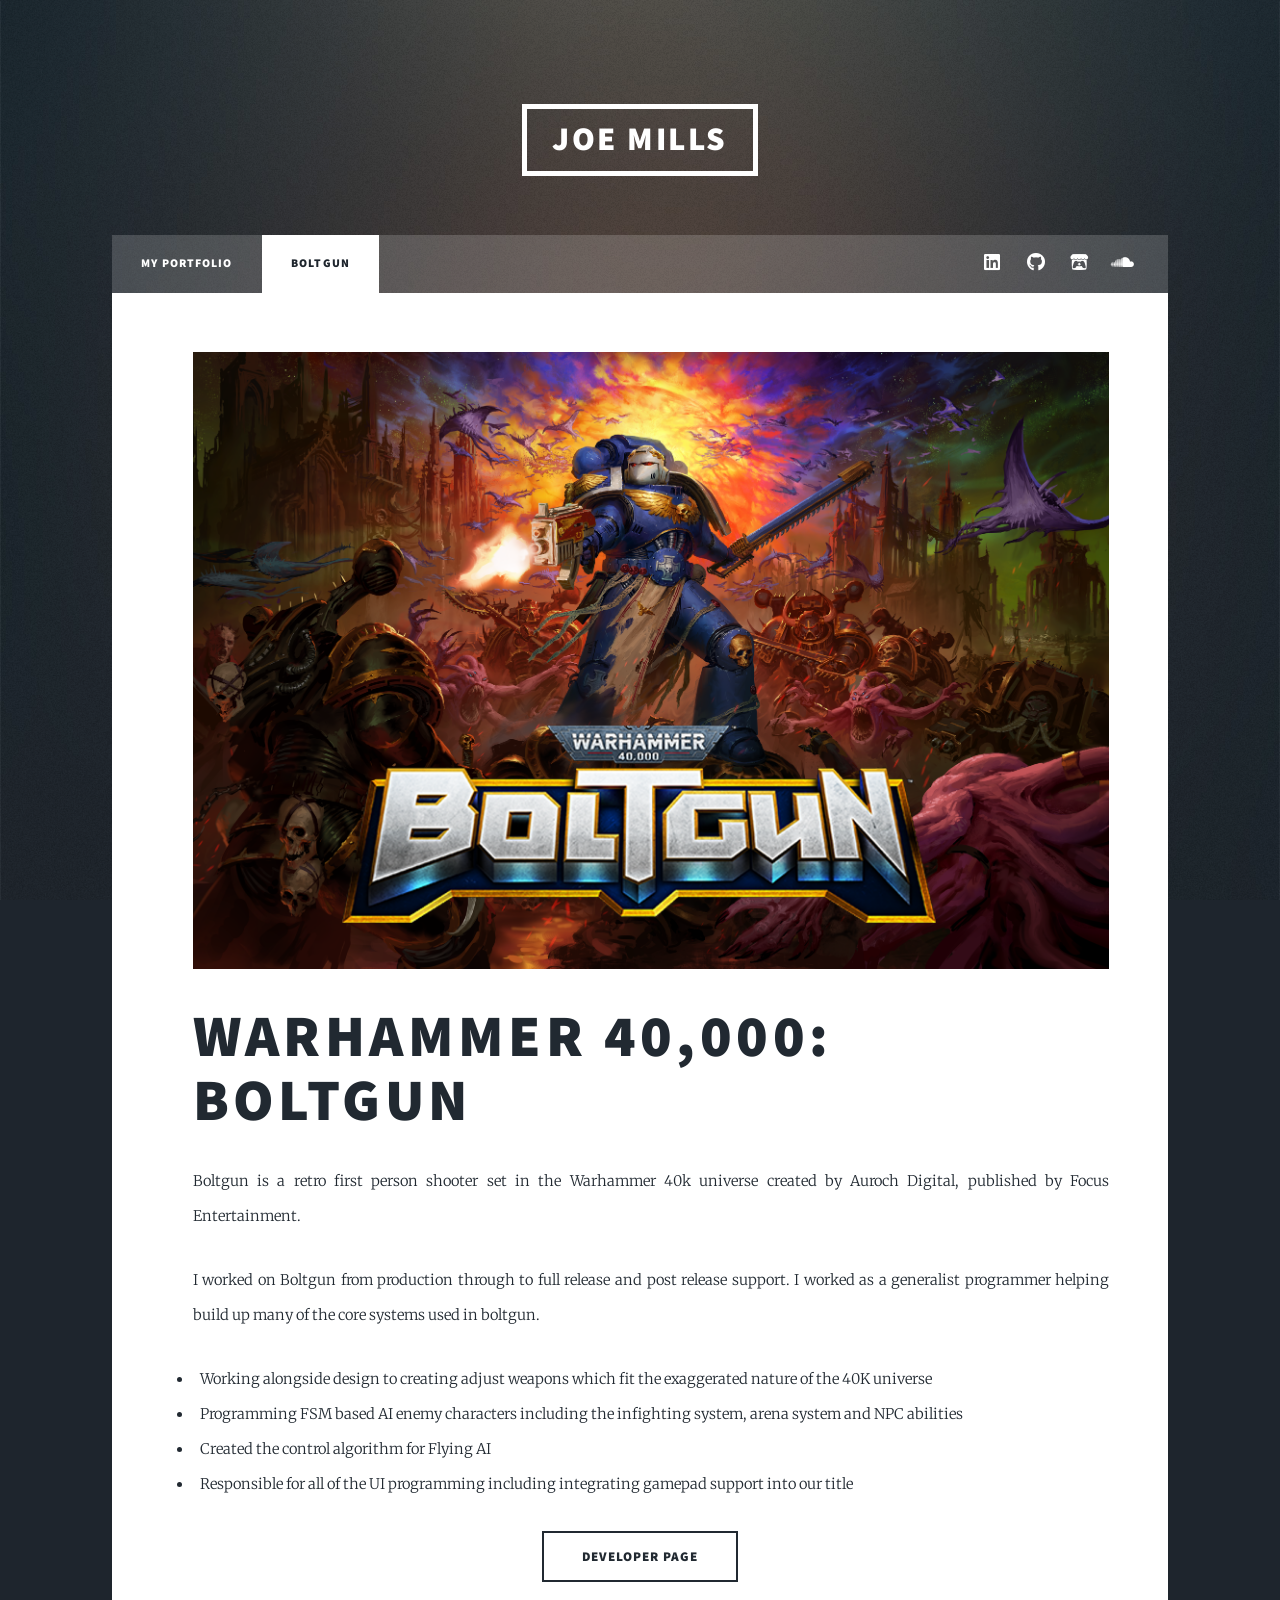
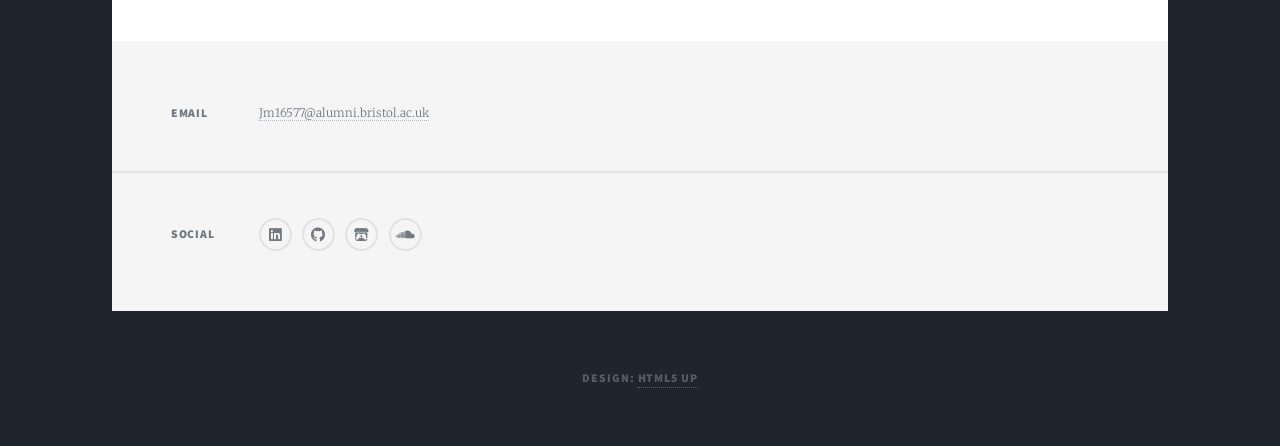
==== Boltgun.html @ 2e83782f "Adding more pages about individual projects" ====
<!DOCTYPE HTML>
<!--
	Massively by HTML5 UP
	html5up.net | @ajlkn
	Free for personal and commercial use under the CCA 3.0 license (html5up.net/license)
-->

<html>
	<head>
		<title>Boltgun</title>
		<meta charset="utf-8" />
		<meta name="viewport" content="width=device-width, initial-scale=1, user-scalable=no" />
		<link rel="stylesheet" href="assets/css/main.css" />
		<noscript><link rel="stylesheet" href="assets/css/noscript.css" /></noscript>
	</head>
	<body class="is-preload">

		<!-- Wrapper -->
			<div id="wrapper" class="fade-in">

				<!-- Header -->
					<header id="header">
						<a href="index.html" class="logo">Joe Mills</a>
					</header>

				<!-- Nav -->
					<nav id="nav">
						<ul class="links">
							<li class="inactive"><a href="index.html">My portfolio</a></li>
							<li class="active"><a href="Boltgun.html">Boltgun</a></li>
						</ul>
						<ul class="icons">
							<li><a href="https://www.linkedin.com/in/joseph-mills-perjoeadastra/" class="icon brands fa-linkedin"><span class="label">LinkedIn</span></a></li>
							<li><a href="https://github.com/PerJoeAdAstra" class="icon brands fa-github"><span class="label">GitHub</span></a></li>
							<li><a href="https://plucky.itch.io/" class="icon brands fa-itch-io"><span class="label">Itch</span></a></li>
							<li><a href="https://soundcloud.com/plucky_tunes" class="icon brands fa-soundcloud"><span class="label">soundcloud</span></a></li>
						</ul>
					</nav>

				<!-- Main -->
					<div id="main">

						<div class="row">

							<a class="image fit"><img src="images/Boltgun.png" alt="" /></a>

							<h1>Warhammer 40,000: Boltgun</h1>

							<p>
								Boltgun is a retro first person shooter set in the Warhammer 40k universe created by Auroch Digital, published by Focus Entertainment.
							</p>
							<p>
								I worked on Boltgun from production through to full release and post release support. I worked as a generalist programmer helping build up many of the core systems used in boltgun.
							</p>

							<ul>
								<li>Working alongside design to creating adjust weapons which fit the exaggerated nature of the 40K universe</li>
								<li>Programming FSM based AI enemy characters including the infighting system, arena system and NPC abilities</li>
								<li>Created the control algorithm for Flying AI</li>
								<li>Responsible for all of the UI programming including integrating gamepad support into our title</li>
							</ul>

							<ul class="actions special">
								<a href="https://www.aurochdigital.com/warhammer-boltgun" class="button large">Developer Page</a>
							</ul>
						</div>

					</div>

				<!-- Footer -->
					<footer id="footer">
						<section class="split contact">
							<section>
								<h3>Email</h3>
								<p><a href="#">Jm16577@alumni.bristol.ac.uk</a></p>
							</section>
							<section>
								<h3>Social</h3>
								<ul class="icons alt">
									<li><a href="https://www.linkedin.com/in/joseph-mills-perjoeadastra/" class="icon brands alt fa-linkedin"><span class="label">LinkedIn</span></a></li>
									<li><a href="https://github.com/PerJoeAdAstra" class="icon brands alt fa-github"><span class="label">GitHub</span></a></li>
									<li><a href="https://plucky.itch.io/" class="icon brands fa-itch-io"><span class="label">Itch</span></a></li>
									<li><a href="https://soundcloud.com/plucky_tunes" class="icon brands fa-soundcloud"><span class="label">soundcloud</span></a></li>
								</ul>
							</section>
						</section>
					</footer>

					<div id="copyright">
						<ul><li>Design: <a href="https://html5up.net">HTML5 UP</a></li></ul>
					</div>

			</div>

		<!-- Scripts -->
			<script src="assets/js/jquery.min.js"></script>
			<script src="assets/js/jquery.scrollex.min.js"></script>
			<script src="assets/js/jquery.scrolly.min.js"></script>
			<script src="assets/js/browser.min.js"></script>
			<script src="assets/js/breakpoints.min.js"></script>
			<script src="assets/js/util.js"></script>
			<script src="assets/js/main.js"></script>

	</body>
</html>
---- assets/css/main.css ----
@import url(fontawesome-all.min.css);
@import url("https://fonts.googleapis.com/css?family=Merriweather:300,700,300italic,700italic|Source+Sans+Pro:900");

/*
	Massively by HTML5 UP
	html5up.net | @ajlkn
	Free for personal and commercial use under the CCA 3.0 license (html5up.net/license)
*/

html, body, div, span, applet, object,
iframe, h1, h2, h3, h4, h5, h6, p, blockquote,
pre, a, abbr, acronym, address, big, cite,
code, del, dfn, em, img, ins, kbd, q, s, samp,
small, strike, strong, sub, sup, tt, var, b,
u, i, center, dl, dt, dd, ol, ul, li, fieldset,
form, label, legend, table, caption, tbody,
tfoot, thead, tr, th, td, article, aside,
canvas, details, embed, figure, figcaption,
footer, header, hgroup, menu, nav, output, ruby,
section, summary, time, mark, audio, video {
	margin: 0;
	padding: 0;
	border: 0;
	font-size: 100%;
	font: inherit;
	vertical-align: baseline;}

article, aside, details, figcaption, figure,
footer, header, hgroup, menu, nav, section {
	display: block;}

body {
	line-height: 1;
}

ol, ul {
	list-style: none;
}

blockquote, q {
	quotes: none;
}

	blockquote:before, blockquote:after, q:before, q:after {
		content: '';
		content: none;
	}

table {
	border-collapse: collapse;
	border-spacing: 0;
}

body {
	-webkit-text-size-adjust: none;
}

mark {
	background-color: transparent;
	color: inherit;
}

input::-moz-focus-inner {
	border: 0;
	padding: 0;
}

input, select, textarea {
	-moz-appearance: none;
	-webkit-appearance: none;
	-ms-appearance: none;
	appearance: none;
}

/* Basic */

	@-ms-viewport {
		width: device-width;
	}

	body {
		-ms-overflow-style: scrollbar;
	}

	@media screen and (max-width: 480px) {

		html, body {
			min-width: 320px;
		}

	}

	html {
		box-sizing: border-box;
	}

	*, *:before, *:after {
		box-sizing: inherit;
	}

	body {
		background-color: #1e252d;
	}

		body.is-preload *, body.is-preload *:before, body.is-preload *:after {
			-moz-animation: none !important;
			-webkit-animation: none !important;
			-ms-animation: none !important;
			animation: none !important;
			-moz-transition: none !important;
			-webkit-transition: none !important;
			-ms-transition: none !important;
			transition: none !important;
		}

/* Type */

	html {
		font-size: 16pt;
	}

		@media screen and (max-width: 1680px) {

			html {
				font-size: 12pt;
			}

		}

		@media screen and (max-width: 1280px) {

			html {
				font-size: 11pt;
			}

		}

		@media screen and (max-width: 360px) {

			html {
				font-size: 10pt;
			}

		}

	body {
		color: #212931;
	}

	body, input, select, textarea {
		font-family: "Merriweather", Georgia, serif;
		font-weight: 300;
		font-size: 1rem;
		line-height: 2.375;
	}

	a {
		-moz-transition: color 0.2s ease-in-out, background-color 0.2s ease-in-out, border-color 0.2s ease-in-out, box-shadow 0.2s ease-in-out;
		-webkit-transition: color 0.2s ease-in-out, background-color 0.2s ease-in-out, border-color 0.2s ease-in-out, box-shadow 0.2s ease-in-out;
		-ms-transition: color 0.2s ease-in-out, background-color 0.2s ease-in-out, border-color 0.2s ease-in-out, box-shadow 0.2s ease-in-out;
		transition: color 0.2s ease-in-out, background-color 0.2s ease-in-out, border-color 0.2s ease-in-out, box-shadow 0.2s ease-in-out;
		border-bottom: dotted 1px;
		text-decoration: none;
	}

		a:hover {
			border-bottom-color: transparent;
		}

	strong, b {
		font-weight: 600;
	}

	em, i {
		font-style: italic;
	}

	p {
		text-align: justify;
		margin: 0 0 2rem 0;
	}

	h1, h2, h3, h4, h5, h6 {
		font-family: "Source Sans Pro", Helvetica, sans-serif;
		font-weight: 900;
		line-height: 1.5;
		letter-spacing: 0.075em;
		text-transform: uppercase;
		margin: 0 0 1rem 0;
	}

		h1 a, h2 a, h3 a, h4 a, h5 a, h6 a {
			border-bottom: 0;
			color: inherit;
			text-decoration: none;
		}

	h1 {
		font-size: 4rem;
		line-height: 1.1;
		margin: 0 0 2rem 0;
	}

	h2 {
		font-size: 1.75rem;
		line-height: 1.3;
		margin: 0 0 1.5rem 0;
	}

	h3 {
		font-size: 1.25rem;
		margin: 0 0 1.5rem 0;
	}

	h4 {
		font-size: 1rem;
	}

	h5 {
		font-size: 0.9rem;
	}

	h6 {
		font-size: 0.8rem;
	}

	sub {
		font-size: 0.8rem;
		position: relative;
		top: 0.5rem;
	}

	sup {
		font-size: 0.8rem;
		position: relative;
		top: -0.5rem;
	}

	blockquote {
		border-left: solid 4px;
		font-style: italic;
		margin: 0 0 2rem 0;
		padding: 0.5rem 0 0.5rem 2rem;
	}

	code {
		border: solid 2px;
		font-family: "Courier New", monospace;
		font-size: 0.9rem;
		margin: 0 0.25rem;
		padding: 0.25rem 0.65rem;
	}

	pre {
		-webkit-overflow-scrolling: touch;
		font-family: "Courier New", monospace;
		font-size: 0.9rem;
		margin: 0 0 2rem 0;
	}

		pre code {
			display: block;
			line-height: 1.75;
			padding: 1rem 1.5rem;
			overflow-x: auto;
		}

	hr {
		border: 0;
		border-bottom: solid 2px;
		margin: 3rem 0;
	}

		hr.major {
			margin: 5rem 0;
		}

	.align-left {
		text-align: left;
	}

	.align-center {
		text-align: center;
	}

	.align-right {
		text-align: right;
	}

	input, select, textarea {
		color: #212931;
	}

	a {
		color: #212931;
		border-bottom-color: rgba(33, 41, 49, 0.5);
	}

		a:hover {
			border-bottom-color: transparent;
			color: #18bfef !important;
		}

	strong, b {
		color: #212931;
	}

	h1, h2, h3, h4, h5, h6 {
		color: #212931;
	}

	blockquote {
		border-left-color: #eeeeee;
	}

	code {
		background: rgba(220, 220, 220, 0.25);
		border-color: #eeeeee;
	}

	hr {
		border-bottom-color: #eeeeee;
	}

/* Row */

	.row {
		display: flex;
		flex-wrap: wrap;
		box-sizing: border-box;
		align-items: stretch;
	}

		.row > * {
			box-sizing: border-box;
		}

		.row.gtr-uniform > * > :last-child {
			margin-bottom: 0;
		}

		.row.aln-left {
			justify-content: flex-start;
		}

		.row.aln-center {
			justify-content: center;
		}

		.row.aln-right {
			justify-content: flex-end;
		}

		.row.aln-top {
			align-items: flex-start;
		}

		.row.aln-middle {
			align-items: center;
		}

		.row.aln-bottom {
			align-items: flex-end;
		}

		.row > .imp {
			order: -1;
		}

		.row > .col-1 {
			width: 8.33333%;
		}

		.row > .off-1 {
			margin-left: 8.33333%;
		}

		.row > .col-2 {
			width: 16.66667%;
		}

		.row > .off-2 {
			margin-left: 16.66667%;
		}

		.row > .col-3 {
			width: 25%;
		}

		.row > .off-3 {
			margin-left: 25%;
		}

		.row > .col-4 {
			width: 33.33333%;
		}

		.row > .off-4 {
			margin-left: 33.33333%;
		}

		.row > .col-5 {
			width: 41.66667%;
		}

		.row > .off-5 {
			margin-left: 41.66667%;
		}

		.row > .col-6 {
			width: 50%;
		}

		.row > .off-6 {
			margin-left: 50%;
		}

		.row > .col-7 {
			width: 58.33333%;
		}

		.row > .off-7 {
			margin-left: 58.33333%;
		}

		.row > .col-8 {
			width: 66.66667%;
		}

		.row > .off-8 {
			margin-left: 66.66667%;
		}

		.row > .col-9 {
			width: 75%;
		}

		.row > .off-9 {
			margin-left: 75%;
		}

		.row > .col-10 {
			width: 83.33333%;
		}

		.row > .off-10 {
			margin-left: 83.33333%;
		}

		.row > .col-11 {
			width: 91.66667%;
		}

		.row > .off-11 {
			margin-left: 91.66667%;
		}

		.row > .col-12 {
			width: 100%;
		}

		.row > .off-12 {
			margin-left: 100%;
		}

		.row.gtr-0 {
			margin-top: 0;
			margin-left: 0rem;
		}

			.row.gtr-0 > * {
				padding: 0 0 0 0rem;
			}

			.row.gtr-0.gtr-uniform {
				margin-top: 0rem;
			}

				.row.gtr-0.gtr-uniform > * {
					padding-top: 0rem;
				}

		.row.gtr-25 {
			margin-top: 0;
			margin-left: -0.375rem;
		}

			.row.gtr-25 > * {
				padding: 0 0 0 0.375rem;
			}

			.row.gtr-25.gtr-uniform {
				margin-top: -0.375rem;
			}

				.row.gtr-25.gtr-uniform > * {
					padding-top: 0.375rem;
				}

		.row.gtr-50 {
			margin-top: 0;
			margin-left: -0.75rem;
		}

			.row.gtr-50 > * {
				padding: 0 0 0 0.75rem;
			}

			.row.gtr-50.gtr-uniform {
				margin-top: -0.75rem;
			}

				.row.gtr-50.gtr-uniform > * {
					padding-top: 0.75rem;
				}

		.row {
			margin-top: 0;
			margin-left: -1.5rem;
		}

			.row > * {
				padding: 0 0 0 1.5rem;
			}

			.row.gtr-uniform {
				margin-top: -1.5rem;
			}

				.row.gtr-uniform > * {
					padding-top: 1.5rem;
				}

		.row.gtr-150 {
			margin-top: 0;
			margin-left: -2.25rem;
		}

			.row.gtr-150 > * {
				padding: 0 0 0 2.25rem;
			}

			.row.gtr-150.gtr-uniform {
				margin-top: -2.25rem;
			}

				.row.gtr-150.gtr-uniform > * {
					padding-top: 2.25rem;
				}

		.row.gtr-200 {
			margin-top: 0;
			margin-left: -3rem;
		}

			.row.gtr-200 > * {
				padding: 0 0 0 3rem;
			}

			.row.gtr-200.gtr-uniform {
				margin-top: -3rem;
			}

				.row.gtr-200.gtr-uniform > * {
					padding-top: 3rem;
				}

		@media screen and (max-width: 1680px) {

			.row {
				display: flex;
				flex-wrap: wrap;
				box-sizing: border-box;
				align-items: stretch;
			}

				.row > * {
					box-sizing: border-box;
				}

				.row.gtr-uniform > * > :last-child {
					margin-bottom: 0;
				}

				.row.aln-left {
					justify-content: flex-start;
				}

				.row.aln-center {
					justify-content: center;
				}

				.row.aln-right {
					justify-content: flex-end;
				}

				.row.aln-top {
					align-items: flex-start;
				}

				.row.aln-middle {
					align-items: center;
				}

				.row.aln-bottom {
					align-items: flex-end;
				}

				.row > .imp-xlarge {
					order: -1;
				}

				.row > .col-1-xlarge {
					width: 8.33333%;
				}

				.row > .off-1-xlarge {
					margin-left: 8.33333%;
				}

				.row > .col-2-xlarge {
					width: 16.66667%;
				}

				.row > .off-2-xlarge {
					margin-left: 16.66667%;
				}

				.row > .col-3-xlarge {
					width: 25%;
				}

				.row > .off-3-xlarge {
					margin-left: 25%;
				}

				.row > .col-4-xlarge {
					width: 33.33333%;
				}

				.row > .off-4-xlarge {
					margin-left: 33.33333%;
				}

				.row > .col-5-xlarge {
					width: 41.66667%;
				}

				.row > .off-5-xlarge {
					margin-left: 41.66667%;
				}

				.row > .col-6-xlarge {
					width: 50%;
				}

				.row > .off-6-xlarge {
					margin-left: 50%;
				}

				.row > .col-7-xlarge {
					width: 58.33333%;
				}

				.row > .off-7-xlarge {
					margin-left: 58.33333%;
				}

				.row > .col-8-xlarge {
					width: 66.66667%;
				}

				.row > .off-8-xlarge {
					margin-left: 66.66667%;
				}

				.row > .col-9-xlarge {
					width: 75%;
				}

				.row > .off-9-xlarge {
					margin-left: 75%;
				}

				.row > .col-10-xlarge {
					width: 83.33333%;
				}

				.row > .off-10-xlarge {
					margin-left: 83.33333%;
				}

				.row > .col-11-xlarge {
					width: 91.66667%;
				}

				.row > .off-11-xlarge {
					margin-left: 91.66667%;
				}

				.row > .col-12-xlarge {
					width: 100%;
				}

				.row > .off-12-xlarge {
					margin-left: 100%;
				}

				.row.gtr-0 {
					margin-top: 0;
					margin-left: 0rem;
				}

					.row.gtr-0 > * {
						padding: 0 0 0 0rem;
					}

					.row.gtr-0.gtr-uniform {
						margin-top: 0rem;
					}

						.row.gtr-0.gtr-uniform > * {
							padding-top: 0rem;
						}

				.row.gtr-25 {
					margin-top: 0;
					margin-left: -0.375rem;
				}

					.row.gtr-25 > * {
						padding: 0 0 0 0.375rem;
					}

					.row.gtr-25.gtr-uniform {
						margin-top: -0.375rem;
					}

						.row.gtr-25.gtr-uniform > * {
							padding-top: 0.375rem;
						}

				.row.gtr-50 {
					margin-top: 0;
					margin-left: -0.75rem;
				}

					.row.gtr-50 > * {
						padding: 0 0 0 0.75rem;
					}

					.row.gtr-50.gtr-uniform {
						margin-top: -0.75rem;
					}

						.row.gtr-50.gtr-uniform > * {
							padding-top: 0.75rem;
						}

				.row {
					margin-top: 0;
					margin-left: -1.5rem;
				}

					.row > * {
						padding: 0 0 0 1.5rem;
					}

					.row.gtr-uniform {
						margin-top: -1.5rem;
					}

						.row.gtr-uniform > * {
							padding-top: 1.5rem;
						}

				.row.gtr-150 {
					margin-top: 0;
					margin-left: -2.25rem;
				}

					.row.gtr-150 > * {
						padding: 0 0 0 2.25rem;
					}

					.row.gtr-150.gtr-uniform {
						margin-top: -2.25rem;
					}

						.row.gtr-150.gtr-uniform > * {
							padding-top: 2.25rem;
						}

				.row.gtr-200 {
					margin-top: 0;
					margin-left: -3rem;
				}

					.row.gtr-200 > * {
						padding: 0 0 0 3rem;
					}

					.row.gtr-200.gtr-uniform {
						margin-top: -3rem;
					}

						.row.gtr-200.gtr-uniform > * {
							padding-top: 3rem;
						}

		}

		@media screen and (max-width: 1280px) {

			.row {
				display: flex;
				flex-wrap: wrap;
				box-sizing: border-box;
				align-items: stretch;
			}

				.row > * {
					box-sizing: border-box;
				}

				.row.gtr-uniform > * > :last-child {
					margin-bottom: 0;
				}

				.row.aln-left {
					justify-content: flex-start;
				}

				.row.aln-center {
					justify-content: center;
				}

				.row.aln-right {
					justify-content: flex-end;
				}

				.row.aln-top {
					align-items: flex-start;
				}

				.row.aln-middle {
					align-items: center;
				}

				.row.aln-bottom {
					align-items: flex-end;
				}

				.row > .imp-large {
					order: -1;
				}

				.row > .col-1-large {
					width: 8.33333%;
				}

				.row > .off-1-large {
					margin-left: 8.33333%;
				}

				.row > .col-2-large {
					width: 16.66667%;
				}

				.row > .off-2-large {
					margin-left: 16.66667%;
				}

				.row > .col-3-large {
					width: 25%;
				}

				.row > .off-3-large {
					margin-left: 25%;
				}

				.row > .col-4-large {
					width: 33.33333%;
				}

				.row > .off-4-large {
					margin-left: 33.33333%;
				}

				.row > .col-5-large {
					width: 41.66667%;
				}

				.row > .off-5-large {
					margin-left: 41.66667%;
				}

				.row > .col-6-large {
					width: 50%;
				}

				.row > .off-6-large {
					margin-left: 50%;
				}

				.row > .col-7-large {
					width: 58.33333%;
				}

				.row > .off-7-large {
					margin-left: 58.33333%;
				}

				.row > .col-8-large {
					width: 66.66667%;
				}

				.row > .off-8-large {
					margin-left: 66.66667%;
				}

				.row > .col-9-large {
					width: 75%;
				}

				.row > .off-9-large {
					margin-left: 75%;
				}

				.row > .col-10-large {
					width: 83.33333%;
				}

				.row > .off-10-large {
					margin-left: 83.33333%;
				}

				.row > .col-11-large {
					width: 91.66667%;
				}

				.row > .off-11-large {
					margin-left: 91.66667%;
				}

				.row > .col-12-large {
					width: 100%;
				}

				.row > .off-12-large {
					margin-left: 100%;
				}

				.row.gtr-0 {
					margin-top: 0;
					margin-left: 0rem;
				}

					.row.gtr-0 > * {
						padding: 0 0 0 0rem;
					}

					.row.gtr-0.gtr-uniform {
						margin-top: 0rem;
					}

						.row.gtr-0.gtr-uniform > * {
							padding-top: 0rem;
						}

				.row.gtr-25 {
					margin-top: 0;
					margin-left: -0.375rem;
				}

					.row.gtr-25 > * {
						padding: 0 0 0 0.375rem;
					}

					.row.gtr-25.gtr-uniform {
						margin-top: -0.375rem;
					}

						.row.gtr-25.gtr-uniform > * {
							padding-top: 0.375rem;
						}

				.row.gtr-50 {
					margin-top: 0;
					margin-left: -0.75rem;
				}

					.row.gtr-50 > * {
						padding: 0 0 0 0.75rem;
					}

					.row.gtr-50.gtr-uniform {
						margin-top: -0.75rem;
					}

						.row.gtr-50.gtr-uniform > * {
							padding-top: 0.75rem;
						}

				.row {
					margin-top: 0;
					margin-left: -1.5rem;
				}

					.row > * {
						padding: 0 0 0 1.5rem;
					}

					.row.gtr-uniform {
						margin-top: -1.5rem;
					}

						.row.gtr-uniform > * {
							padding-top: 1.5rem;
						}

				.row.gtr-150 {
					margin-top: 0;
					margin-left: -2.25rem;
				}

					.row.gtr-150 > * {
						padding: 0 0 0 2.25rem;
					}

					.row.gtr-150.gtr-uniform {
						margin-top: -2.25rem;
					}

						.row.gtr-150.gtr-uniform > * {
							padding-top: 2.25rem;
						}

				.row.gtr-200 {
					margin-top: 0;
					margin-left: -3rem;
				}

					.row.gtr-200 > * {
						padding: 0 0 0 3rem;
					}

					.row.gtr-200.gtr-uniform {
						margin-top: -3rem;
					}

						.row.gtr-200.gtr-uniform > * {
							padding-top: 3rem;
						}

		}

		@media screen and (max-width: 980px) {

			.row {
				display: flex;
				flex-wrap: wrap;
				box-sizing: border-box;
				align-items: stretch;
			}

				.row > * {
					box-sizing: border-box;
				}

				.row.gtr-uniform > * > :last-child {
					margin-bottom: 0;
				}

				.row.aln-left {
					justify-content: flex-start;
				}

				.row.aln-center {
					justify-content: center;
				}

				.row.aln-right {
					justify-content: flex-end;
				}

				.row.aln-top {
					align-items: flex-start;
				}

				.row.aln-middle {
					align-items: center;
				}

				.row.aln-bottom {
					align-items: flex-end;
				}

				.row > .imp-medium {
					order: -1;
				}

				.row > .col-1-medium {
					width: 8.33333%;
				}

				.row > .off-1-medium {
					margin-left: 8.33333%;
				}

				.row > .col-2-medium {
					width: 16.66667%;
				}

				.row > .off-2-medium {
					margin-left: 16.66667%;
				}

				.row > .col-3-medium {
					width: 25%;
				}

				.row > .off-3-medium {
					margin-left: 25%;
				}

				.row > .col-4-medium {
					width: 33.33333%;
				}

				.row > .off-4-medium {
					margin-left: 33.33333%;
				}

				.row > .col-5-medium {
					width: 41.66667%;
				}

				.row > .off-5-medium {
					margin-left: 41.66667%;
				}

				.row > .col-6-medium {
					width: 50%;
				}

				.row > .off-6-medium {
					margin-left: 50%;
				}

				.row > .col-7-medium {
					width: 58.33333%;
				}

				.row > .off-7-medium {
					margin-left: 58.33333%;
				}

				.row > .col-8-medium {
					width: 66.66667%;
				}

				.row > .off-8-medium {
					margin-left: 66.66667%;
				}

				.row > .col-9-medium {
					width: 75%;
				}

				.row > .off-9-medium {
					margin-left: 75%;
				}

				.row > .col-10-medium {
					width: 83.33333%;
				}

				.row > .off-10-medium {
					margin-left: 83.33333%;
				}

				.row > .col-11-medium {
					width: 91.66667%;
				}

				.row > .off-11-medium {
					margin-left: 91.66667%;
				}

				.row > .col-12-medium {
					width: 100%;
				}

				.row > .off-12-medium {
					margin-left: 100%;
				}

				.row.gtr-0 {
					margin-top: 0;
					margin-left: 0rem;
				}

					.row.gtr-0 > * {
						padding: 0 0 0 0rem;
					}

					.row.gtr-0.gtr-uniform {
						margin-top: 0rem;
					}

						.row.gtr-0.gtr-uniform > * {
							padding-top: 0rem;
						}

				.row.gtr-25 {
					margin-top: 0;
					margin-left: -0.375rem;
				}

					.row.gtr-25 > * {
						padding: 0 0 0 0.375rem;
					}

					.row.gtr-25.gtr-uniform {
						margin-top: -0.375rem;
					}

						.row.gtr-25.gtr-uniform > * {
							padding-top: 0.375rem;
						}

				.row.gtr-50 {
					margin-top: 0;
					margin-left: -0.75rem;
				}

					.row.gtr-50 > * {
						padding: 0 0 0 0.75rem;
					}

					.row.gtr-50.gtr-uniform {
						margin-top: -0.75rem;
					}

						.row.gtr-50.gtr-uniform > * {
							padding-top: 0.75rem;
						}

				.row {
					margin-top: 0;
					margin-left: -1.5rem;
				}

					.row > * {
						padding: 0 0 0 1.5rem;
					}

					.row.gtr-uniform {
						margin-top: -1.5rem;
					}

						.row.gtr-uniform > * {
							padding-top: 1.5rem;
						}

				.row.gtr-150 {
					margin-top: 0;
					margin-left: -2.25rem;
				}

					.row.gtr-150 > * {
						padding: 0 0 0 2.25rem;
					}

					.row.gtr-150.gtr-uniform {
						margin-top: -2.25rem;
					}

						.row.gtr-150.gtr-uniform > * {
							padding-top: 2.25rem;
						}

				.row.gtr-200 {
					margin-top: 0;
					margin-left: -3rem;
				}

					.row.gtr-200 > * {
						padding: 0 0 0 3rem;
					}

					.row.gtr-200.gtr-uniform {
						margin-top: -3rem;
					}

						.row.gtr-200.gtr-uniform > * {
							padding-top: 3rem;
						}

		}

		@media screen and (max-width: 736px) {

			.row {
				display: flex;
				flex-wrap: wrap;
				box-sizing: border-box;
				align-items: stretch;
			}

				.row > * {
					box-sizing: border-box;
				}

				.row.gtr-uniform > * > :last-child {
					margin-bottom: 0;
				}

				.row.aln-left {
					justify-content: flex-start;
				}

				.row.aln-center {
					justify-content: center;
				}

				.row.aln-right {
					justify-content: flex-end;
				}

				.row.aln-top {
					align-items: flex-start;
				}

				.row.aln-middle {
					align-items: center;
				}

				.row.aln-bottom {
					align-items: flex-end;
				}

				.row > .imp-small {
					order: -1;
				}

				.row > .col-1-small {
					width: 8.33333%;
				}

				.row > .off-1-small {
					margin-left: 8.33333%;
				}

				.row > .col-2-small {
					width: 16.66667%;
				}

				.row > .off-2-small {
					margin-left: 16.66667%;
				}

				.row > .col-3-small {
					width: 25%;
				}

				.row > .off-3-small {
					margin-left: 25%;
				}

				.row > .col-4-small {
					width: 33.33333%;
				}

				.row > .off-4-small {
					margin-left: 33.33333%;
				}

				.row > .col-5-small {
					width: 41.66667%;
				}

				.row > .off-5-small {
					margin-left: 41.66667%;
				}

				.row > .col-6-small {
					width: 50%;
				}

				.row > .off-6-small {
					margin-left: 50%;
				}

				.row > .col-7-small {
					width: 58.33333%;
				}

				.row > .off-7-small {
					margin-left: 58.33333%;
				}

				.row > .col-8-small {
					width: 66.66667%;
				}

				.row > .off-8-small {
					margin-left: 66.66667%;
				}

				.row > .col-9-small {
					width: 75%;
				}

				.row > .off-9-small {
					margin-left: 75%;
				}

				.row > .col-10-small {
					width: 83.33333%;
				}

				.row > .off-10-small {
					margin-left: 83.33333%;
				}

				.row > .col-11-small {
					width: 91.66667%;
				}

				.row > .off-11-small {
					margin-left: 91.66667%;
				}

				.row > .col-12-small {
					width: 100%;
				}

				.row > .off-12-small {
					margin-left: 100%;
				}

				.row.gtr-0 {
					margin-top: 0;
					margin-left: 0rem;
				}

					.row.gtr-0 > * {
						padding: 0 0 0 0rem;
					}

					.row.gtr-0.gtr-uniform {
						margin-top: 0rem;
					}

						.row.gtr-0.gtr-uniform > * {
							padding-top: 0rem;
						}

				.row.gtr-25 {
					margin-top: 0;
					margin-left: -0.375rem;
				}

					.row.gtr-25 > * {
						padding: 0 0 0 0.375rem;
					}

					.row.gtr-25.gtr-uniform {
						margin-top: -0.375rem;
					}

						.row.gtr-25.gtr-uniform > * {
							padding-top: 0.375rem;
						}

				.row.gtr-50 {
					margin-top: 0;
					margin-left: -0.75rem;
				}

					.row.gtr-50 > * {
						padding: 0 0 0 0.75rem;
					}

					.row.gtr-50.gtr-uniform {
						margin-top: -0.75rem;
					}

						.row.gtr-50.gtr-uniform > * {
							padding-top: 0.75rem;
						}

				.row {
					margin-top: 0;
					margin-left: -1.5rem;
				}

					.row > * {
						padding: 0 0 0 1.5rem;
					}

					.row.gtr-uniform {
						margin-top: -1.5rem;
					}

						.row.gtr-uniform > * {
							padding-top: 1.5rem;
						}

				.row.gtr-150 {
					margin-top: 0;
					margin-left: -2.25rem;
				}

					.row.gtr-150 > * {
						padding: 0 0 0 2.25rem;
					}

					.row.gtr-150.gtr-uniform {
						margin-top: -2.25rem;
					}

						.row.gtr-150.gtr-uniform > * {
							padding-top: 2.25rem;
						}

				.row.gtr-200 {
					margin-top: 0;
					margin-left: -3rem;
				}

					.row.gtr-200 > * {
						padding: 0 0 0 3rem;
					}

					.row.gtr-200.gtr-uniform {
						margin-top: -3rem;
					}

						.row.gtr-200.gtr-uniform > * {
							padding-top: 3rem;
						}

		}

		@media screen and (max-width: 480px) {

			.row {
				display: flex;
				flex-wrap: wrap;
				box-sizing: border-box;
				align-items: stretch;
			}

				.row > * {
					box-sizing: border-box;
				}

				.row.gtr-uniform > * > :last-child {
					margin-bottom: 0;
				}

				.row.aln-left {
					justify-content: flex-start;
				}

				.row.aln-center {
					justify-content: center;
				}

				.row.aln-right {
					justify-content: flex-end;
				}

				.row.aln-top {
					align-items: flex-start;
				}

				.row.aln-middle {
					align-items: center;
				}

				.row.aln-bottom {
					align-items: flex-end;
				}

				.row > .imp-xsmall {
					order: -1;
				}

				.row > .col-1-xsmall {
					width: 8.33333%;
				}

				.row > .off-1-xsmall {
					margin-left: 8.33333%;
				}

				.row > .col-2-xsmall {
					width: 16.66667%;
				}

				.row > .off-2-xsmall {
					margin-left: 16.66667%;
				}

				.row > .col-3-xsmall {
					width: 25%;
				}

				.row > .off-3-xsmall {
					margin-left: 25%;
				}

				.row > .col-4-xsmall {
					width: 33.33333%;
				}

				.row > .off-4-xsmall {
					margin-left: 33.33333%;
				}

				.row > .col-5-xsmall {
					width: 41.66667%;
				}

				.row > .off-5-xsmall {
					margin-left: 41.66667%;
				}

				.row > .col-6-xsmall {
					width: 50%;
				}

				.row > .off-6-xsmall {
					margin-left: 50%;
				}

				.row > .col-7-xsmall {
					width: 58.33333%;
				}

				.row > .off-7-xsmall {
					margin-left: 58.33333%;
				}

				.row > .col-8-xsmall {
					width: 66.66667%;
				}

				.row > .off-8-xsmall {
					margin-left: 66.66667%;
				}

				.row > .col-9-xsmall {
					width: 75%;
				}

				.row > .off-9-xsmall {
					margin-left: 75%;
				}

				.row > .col-10-xsmall {
					width: 83.33333%;
				}

				.row > .off-10-xsmall {
					margin-left: 83.33333%;
				}

				.row > .col-11-xsmall {
					width: 91.66667%;
				}

				.row > .off-11-xsmall {
					margin-left: 91.66667%;
				}

				.row > .col-12-xsmall {
					width: 100%;
				}

				.row > .off-12-xsmall {
					margin-left: 100%;
				}

				.row.gtr-0 {
					margin-top: 0;
					margin-left: 0rem;
				}

					.row.gtr-0 > * {
						padding: 0 0 0 0rem;
					}

					.row.gtr-0.gtr-uniform {
						margin-top: 0rem;
					}

						.row.gtr-0.gtr-uniform > * {
							padding-top: 0rem;
						}

				.row.gtr-25 {
					margin-top: 0;
					margin-left: -0.375rem;
				}

					.row.gtr-25 > * {
						padding: 0 0 0 0.375rem;
					}

					.row.gtr-25.gtr-uniform {
						margin-top: -0.375rem;
					}

						.row.gtr-25.gtr-uniform > * {
							padding-top: 0.375rem;
						}

				.row.gtr-50 {
					margin-top: 0;
					margin-left: -0.75rem;
				}

					.row.gtr-50 > * {
						padding: 0 0 0 0.75rem;
					}

					.row.gtr-50.gtr-uniform {
						margin-top: -0.75rem;
					}

						.row.gtr-50.gtr-uniform > * {
							padding-top: 0.75rem;
						}

				.row {
					margin-top: 0;
					margin-left: -1.5rem;
				}

					.row > * {
						padding: 0 0 0 1.5rem;
					}

					.row.gtr-uniform {
						margin-top: -1.5rem;
					}

						.row.gtr-uniform > * {
							padding-top: 1.5rem;
						}

				.row.gtr-150 {
					margin-top: 0;
					margin-left: -2.25rem;
				}

					.row.gtr-150 > * {
						padding: 0 0 0 2.25rem;
					}

					.row.gtr-150.gtr-uniform {
						margin-top: -2.25rem;
					}

						.row.gtr-150.gtr-uniform > * {
							padding-top: 2.25rem;
						}

				.row.gtr-200 {
					margin-top: 0;
					margin-left: -3rem;
				}

					.row.gtr-200 > * {
						padding: 0 0 0 3rem;
					}

					.row.gtr-200.gtr-uniform {
						margin-top: -3rem;
					}

						.row.gtr-200.gtr-uniform > * {
							padding-top: 3rem;
						}

		}

		@media screen and (max-width: 360px) {

			.row {
				display: flex;
				flex-wrap: wrap;
				box-sizing: border-box;
				align-items: stretch;
			}

				.row > * {
					box-sizing: border-box;
				}

				.row.gtr-uniform > * > :last-child {
					margin-bottom: 0;
				}

				.row.aln-left {
					justify-content: flex-start;
				}

				.row.aln-center {
					justify-content: center;
				}

				.row.aln-right {
					justify-content: flex-end;
				}

				.row.aln-top {
					align-items: flex-start;
				}

				.row.aln-middle {
					align-items: center;
				}

				.row.aln-bottom {
					align-items: flex-end;
				}

				.row > .imp-xxsmall {
					order: -1;
				}

				.row > .col-1-xxsmall {
					width: 8.33333%;
				}

				.row > .off-1-xxsmall {
					margin-left: 8.33333%;
				}

				.row > .col-2-xxsmall {
					width: 16.66667%;
				}

				.row > .off-2-xxsmall {
					margin-left: 16.66667%;
				}

				.row > .col-3-xxsmall {
					width: 25%;
				}

				.row > .off-3-xxsmall {
					margin-left: 25%;
				}

				.row > .col-4-xxsmall {
					width: 33.33333%;
				}

				.row > .off-4-xxsmall {
					margin-left: 33.33333%;
				}

				.row > .col-5-xxsmall {
					width: 41.66667%;
				}

				.row > .off-5-xxsmall {
					margin-left: 41.66667%;
				}

				.row > .col-6-xxsmall {
					width: 50%;
				}

				.row > .off-6-xxsmall {
					margin-left: 50%;
				}

				.row > .col-7-xxsmall {
					width: 58.33333%;
				}

				.row > .off-7-xxsmall {
					margin-left: 58.33333%;
				}

				.row > .col-8-xxsmall {
					width: 66.66667%;
				}

				.row > .off-8-xxsmall {
					margin-left: 66.66667%;
				}

				.row > .col-9-xxsmall {
					width: 75%;
				}

				.row > .off-9-xxsmall {
					margin-left: 75%;
				}

				.row > .col-10-xxsmall {
					width: 83.33333%;
				}

				.row > .off-10-xxsmall {
					margin-left: 83.33333%;
				}

				.row > .col-11-xxsmall {
					width: 91.66667%;
				}

				.row > .off-11-xxsmall {
					margin-left: 91.66667%;
				}

				.row > .col-12-xxsmall {
					width: 100%;
				}

				.row > .off-12-xxsmall {
					margin-left: 100%;
				}

				.row.gtr-0 {
					margin-top: 0;
					margin-left: 0rem;
				}

					.row.gtr-0 > * {
						padding: 0 0 0 0rem;
					}

					.row.gtr-0.gtr-uniform {
						margin-top: 0rem;
					}

						.row.gtr-0.gtr-uniform > * {
							padding-top: 0rem;
						}

				.row.gtr-25 {
					margin-top: 0;
					margin-left: -0.375rem;
				}

					.row.gtr-25 > * {
						padding: 0 0 0 0.375rem;
					}

					.row.gtr-25.gtr-uniform {
						margin-top: -0.375rem;
					}

						.row.gtr-25.gtr-uniform > * {
							padding-top: 0.375rem;
						}

				.row.gtr-50 {
					margin-top: 0;
					margin-left: -0.75rem;
				}

					.row.gtr-50 > * {
						padding: 0 0 0 0.75rem;
					}

					.row.gtr-50.gtr-uniform {
						margin-top: -0.75rem;
					}

						.row.gtr-50.gtr-uniform > * {
							padding-top: 0.75rem;
						}

				.row {
					margin-top: 0;
					margin-left: -1.5rem;
				}

					.row > * {
						padding: 0 0 0 1.5rem;
					}

					.row.gtr-uniform {
						margin-top: -1.5rem;
					}

						.row.gtr-uniform > * {
							padding-top: 1.5rem;
						}

				.row.gtr-150 {
					margin-top: 0;
					margin-left: -2.25rem;
				}

					.row.gtr-150 > * {
						padding: 0 0 0 2.25rem;
					}

					.row.gtr-150.gtr-uniform {
						margin-top: -2.25rem;
					}

						.row.gtr-150.gtr-uniform > * {
							padding-top: 2.25rem;
						}

				.row.gtr-200 {
					margin-top: 0;
					margin-left: -3rem;
				}

					.row.gtr-200 > * {
						padding: 0 0 0 3rem;
					}

					.row.gtr-200.gtr-uniform {
						margin-top: -3rem;
					}

						.row.gtr-200.gtr-uniform > * {
							padding-top: 3rem;
						}

		}

/* Box */

	.box {
		border: solid 2px;
		margin-bottom: 2rem;
		padding: 1.5rem;
	}

		.box > :last-child,
		.box > :last-child > :last-child,
		.box > :last-child > :last-child > :last-child {
			margin-bottom: 0;
		}

		.box.alt {
			border: 0;
			border-radius: 0;
			padding: 0;
		}

	.box {
		border-color: #eeeeee;
	}

/* Button */

	input[type="submit"],
	input[type="reset"],
	input[type="button"],
	button,
	.button {
		-moz-appearance: none;
		-webkit-appearance: none;
		-ms-appearance: none;
		appearance: none;
		-moz-transition: background-color 0.2s ease-in-out, box-shadow 0.2s ease-in-out, color 0.2s ease-in-out;
		-webkit-transition: background-color 0.2s ease-in-out, box-shadow 0.2s ease-in-out, color 0.2s ease-in-out;
		-ms-transition: background-color 0.2s ease-in-out, box-shadow 0.2s ease-in-out, color 0.2s ease-in-out;
		transition: background-color 0.2s ease-in-out, box-shadow 0.2s ease-in-out, color 0.2s ease-in-out;
		border: 0;
		border-radius: 0;
		cursor: pointer;
		display: inline-block;
		font-family: "Source Sans Pro", Helvetica, sans-serif;
		font-size: 0.8rem;
		font-weight: 900;
		letter-spacing: 0.075em;
		height: 3rem;
		line-height: 3rem;
		padding: 0 2rem;
		text-align: center;
		text-decoration: none;
		text-transform: uppercase;
		white-space: nowrap;
	}

		input[type="submit"].icon:before,
		input[type="reset"].icon:before,
		input[type="button"].icon:before,
		button.icon:before,
		.button.icon:before {
			margin-right: 0.5rem;
		}

		input[type="submit"].icon.solo,
		input[type="reset"].icon.solo,
		input[type="button"].icon.solo,
		button.icon.solo,
		.button.icon.solo {
			position: relative;
			width: 4rem;
			height: 4rem;
			line-height: 4rem;
			border-radius: 4rem;
			text-indent: 4rem;
			overflow: hidden;
			padding: 0;
			white-space: nowrap;
		}

			input[type="submit"].icon.solo:before,
			input[type="reset"].icon.solo:before,
			input[type="button"].icon.solo:before,
			button.icon.solo:before,
			.button.icon.solo:before {
				position: absolute;
				display: block;
				top: 0;
				left: 0;
				width: inherit;
				height: inherit;
				line-height: inherit;
				font-size: 1.25rem;
				margin-right: 0;
				text-align: center;
				text-indent: 0;
			}

		input[type="submit"].fit,
		input[type="reset"].fit,
		input[type="button"].fit,
		button.fit,
		.button.fit {
			width: 100%;
		}

		input[type="submit"].small,
		input[type="reset"].small,
		input[type="button"].small,
		button.small,
		.button.small {
			font-size: 0.7rem;
			height: 2.5rem;
			line-height: 2.5rem;
			padding: 0 1.5rem;
		}

		input[type="submit"].large,
		input[type="reset"].large,
		input[type="button"].large,
		button.large,
		.button.large {
			font-size: 0.9rem;
			height: 3.5rem;
			line-height: 3.5rem;
			padding: 0 2.75rem;
		}

		@media screen and (max-width: 980px) {

			input[type="submit"],
			input[type="reset"],
			input[type="button"],
			button,
			.button {
				font-size: 0.9rem;
				height: 3.25rem;
				line-height: 3.25rem;
			}

				input[type="submit"].large,
				input[type="reset"].large,
				input[type="button"].large,
				button.large,
				.button.large {
					font-size: 1rem;
					height: 3.75rem;
					line-height: 3.75rem;
				}

		}

		input[type="submit"].disabled, input[type="submit"]:disabled,
		input[type="reset"].disabled,
		input[type="reset"]:disabled,
		input[type="button"].disabled,
		input[type="button"]:disabled,
		button.disabled,
		button:disabled,
		.button.disabled,
		.button:disabled {
			pointer-events: none;
			opacity: 0.25;
		}

	input[type="submit"],
	input[type="reset"],
	input[type="button"],
	button,
	.button {
		background-color: transparent;
		box-shadow: inset 0 0 0 2px #212931;
		color: #212931 !important;
	}

		input[type="submit"]:hover,
		input[type="reset"]:hover,
		input[type="button"]:hover,
		button:hover,
		.button:hover {
			box-shadow: inset 0 0 0 2px #18bfef;
			color: #18bfef !important;
		}

		input[type="submit"].primary,
		input[type="reset"].primary,
		input[type="button"].primary,
		button.primary,
		.button.primary {
			background-color: #212931;
			box-shadow: none;
			color: #ffffff !important;
		}

			input[type="submit"].primary:hover,
			input[type="reset"].primary:hover,
			input[type="button"].primary:hover,
			button.primary:hover,
			.button.primary:hover {
				background-color: #18bfef;
			}

/* Form */

	form {
		margin: 0 0 2rem 0;
	}

		form > :last-child {
			margin-bottom: 0;
		}

		form > .fields {
			display: -moz-flex;
			display: -webkit-flex;
			display: -ms-flex;
			display: flex;
			-moz-flex-wrap: wrap;
			-webkit-flex-wrap: wrap;
			-ms-flex-wrap: wrap;
			flex-wrap: wrap;
			width: calc(100% + 3rem);
			margin: -1.5rem 0 2rem -1.5rem;
		}

			form > .fields > .field {
				-moz-flex-grow: 0;
				-webkit-flex-grow: 0;
				-ms-flex-grow: 0;
				flex-grow: 0;
				-moz-flex-shrink: 0;
				-webkit-flex-shrink: 0;
				-ms-flex-shrink: 0;
				flex-shrink: 0;
				padding: 1.5rem 0 0 1.5rem;
				width: calc(100% - 1.5rem);
			}

				form > .fields > .field.half {
					width: calc(50% - 0.75rem);
				}

				form > .fields > .field.third {
					width: calc(100%/3 - 0.5rem);
				}

				form > .fields > .field.quarter {
					width: calc(25% - 0.375rem);
				}

		@media screen and (max-width: 480px) {

			form > .fields {
				width: calc(100% + 3rem);
				margin: -1.5rem 0 2rem -1.5rem;
			}

				form > .fields > .field {
					padding: 1.5rem 0 0 1.5rem;
					width: calc(100% - 1.5rem);
				}

					form > .fields > .field.half {
						width: calc(100% - 1.5rem);
					}

					form > .fields > .field.third {
						width: calc(100% - 1.5rem);
					}

					form > .fields > .field.quarter {
						width: calc(100% - 1.5rem);
					}

		}

	label {
		display: block;
		font-family: "Source Sans Pro", Helvetica, sans-serif;
		font-weight: 900;
		line-height: 1.5;
		letter-spacing: 0.075em;
		font-size: 0.8rem;
		text-transform: uppercase;
		margin: 0 0 0.75rem 0;
	}

		@media screen and (max-width: 980px) {

			label {
				font-size: 0.9rem;
			}

		}

	input[type="text"],
	input[type="password"],
	input[type="email"],
	select,
	textarea {
		-moz-appearance: none;
		-webkit-appearance: none;
		-ms-appearance: none;
		appearance: none;
		background: transparent;
		border-radius: 0;
		border: solid 2px;
		color: inherit;
		display: block;
		outline: 0;
		padding: 0 1rem;
		text-decoration: none;
		width: 100%;
	}

		input[type="text"]:invalid,
		input[type="password"]:invalid,
		input[type="email"]:invalid,
		select:invalid,
		textarea:invalid {
			box-shadow: none;
		}

	select {
		background-size: 1.25rem;
		background-repeat: no-repeat;
		background-position: calc(100% - 1rem) center;
		height: 3rem;
		padding-right: 3rem;
		text-overflow: ellipsis;
	}

		select:focus::-ms-value {
			background-color: transparent;
		}

		select::-ms-expand {
			display: none;
		}

	input[type="text"],
	input[type="password"],
	input[type="email"],
	select {
		height: 3rem;
	}

	textarea {
		padding: 0.75rem 1rem;
	}

	input[type="checkbox"],
	input[type="radio"] {
		-moz-appearance: none;
		-webkit-appearance: none;
		-ms-appearance: none;
		appearance: none;
		display: block;
		float: left;
		margin-right: -2rem;
		opacity: 0;
		width: 1rem;
		z-index: -1;
	}

		input[type="checkbox"] + label,
		input[type="radio"] + label {
			text-decoration: none;
			cursor: pointer;
			display: inline-block;
			font-size: 1rem;
			letter-spacing: 0;
			font-family: "Merriweather", Georgia, serif;
			text-transform: none;
			font-weight: 300;
			padding-left: 2.8rem;
			padding-right: 1rem;
			position: relative;
		}

			input[type="checkbox"] + label:before,
			input[type="radio"] + label:before {
				-moz-osx-font-smoothing: grayscale;
				-webkit-font-smoothing: antialiased;
				display: inline-block;
				font-style: normal;
				font-variant: normal;
				text-rendering: auto;
				line-height: 1;
				text-transform: none !important;
				font-family: 'Font Awesome 5 Free';
				font-weight: 900;
			}

			input[type="checkbox"] + label:before,
			input[type="radio"] + label:before {
				border-radius: 0;
				border: solid 2px;
				content: '';
				display: inline-block;
				font-size: 0.8rem;
				height: 1.8rem;
				left: 0;
				line-height: 1.65rem;
				position: absolute;
				text-align: center;
				top: -0.125rem;
				width: 1.8rem;
			}

		input[type="checkbox"]:checked + label:before,
		input[type="radio"]:checked + label:before {
			content: '\f00c';
		}

	input[type="checkbox"] + label:before {
		border-radius: 0;
	}

	input[type="radio"] + label:before {
		border-radius: 100%;
	}

	::-webkit-input-placeholder {
		opacity: 1.0;
	}

	:-moz-placeholder {
		opacity: 1.0;
	}

	::-moz-placeholder {
		opacity: 1.0;
	}

	:-ms-input-placeholder {
		opacity: 1.0;
	}

	label {
		color: #212931;
	}

	input[type="text"],
	input[type="password"],
	input[type="email"],
	select,
	textarea {
		border-color: #eeeeee;
	}

		input[type="text"]:focus,
		input[type="password"]:focus,
		input[type="email"]:focus,
		select:focus,
		textarea:focus {
			border-color: #18bfef;
		}

	select {
		background-image: url("data:image/svg+xml;charset=utf8,%3Csvg xmlns='http://www.w3.org/2000/svg' width='40' height='40' preserveAspectRatio='none' viewBox='0 0 40 40'%3E%3Cpath d='M9.4,12.3l10.4,10.4l10.4-10.4c0.2-0.2,0.5-0.4,0.9-0.4c0.3,0,0.6,0.1,0.9,0.4l3.3,3.3c0.2,0.2,0.4,0.5,0.4,0.9 c0,0.4-0.1,0.6-0.4,0.9L20.7,31.9c-0.2,0.2-0.5,0.4-0.9,0.4c-0.3,0-0.6-0.1-0.9-0.4L4.3,17.3c-0.2-0.2-0.4-0.5-0.4-0.9 c0-0.4,0.1-0.6,0.4-0.9l3.3-3.3c0.2-0.2,0.5-0.4,0.9-0.4S9.1,12.1,9.4,12.3z' fill='%23eeeeee' /%3E%3C/svg%3E");
	}

		select option {
			background-color: #ffffff;
			color: #212931;
		}

	.select-wrapper:before {
		color: #eeeeee;
	}

	input[type="checkbox"] + label,
	input[type="radio"] + label {
		color: #212931;
	}

		input[type="checkbox"] + label:before,
		input[type="radio"] + label:before {
			border-color: #eeeeee;
		}

	input[type="checkbox"]:checked + label:before,
	input[type="radio"]:checked + label:before {
		background-color: #212931;
		border-color: #212931;
		color: #ffffff;
	}

	input[type="checkbox"]:focus + label:before,
	input[type="radio"]:focus + label:before {
		border-color: #18bfef;
	}

	::-webkit-input-placeholder {
		color: #909498 !important;
	}

	:-moz-placeholder {
		color: #909498 !important;
	}

	::-moz-placeholder {
		color: #909498 !important;
	}

	:-ms-input-placeholder {
		color: #909498 !important;
	}

	.formerize-placeholder {
		color: #909498 !important;
	}

/* Icon */

	.icon {
		text-decoration: none;
		border-bottom: none;
		position: relative;
	}

		.icon:before {
			-moz-osx-font-smoothing: grayscale;
			-webkit-font-smoothing: antialiased;
			display: inline-block;
			font-style: normal;
			font-variant: normal;
			text-rendering: auto;
			line-height: 1;
			text-transform: none !important;
			font-family: 'Font Awesome 5 Free';
			font-weight: 400;
		}

		.icon > .label {
			display: none;
		}

		.icon:before {
			line-height: inherit;
		}

		.icon.solid:before {
			font-weight: 900;
		}

		.icon.brands:before {
			font-family: 'Font Awesome 5 Brands';
		}

/* Image */

	.image {
		border: 0;
		display: inline-block;
		position: relative;
	}

		.image img {
			display: block;
		}

		.image.left, .image.right {
			max-width: 40%;
		}

			.image.left img, .image.right img {
				width: 100%;
				border-radius: 10%;
			}

		.image.left {
			float: left;
			margin: 0 2rem 2rem 0;
			top: 0.75rem;
		}

		.image.right {
			float: right;
			margin: 0 0 2rem 2rem;
			top: 0.75rem;
		}

		.image.fit {
			display: block;
			margin: 2.5rem 0;
			width: 100%;
		}

			.image.fit:first-child {
				margin-top: 0;
			}

			.image.fit img {
				width: 100%;
			}

		.image.main {
			display: block;
			margin: 4rem 0;
			width: 100%;
		}

			.image.main:first-child {
				margin-top: 0;
			}

			.image.main img {
				width: 100%;
			}

		@media screen and (max-width: 736px) {

			.image.fit {
				margin: 2rem 0;
			}

			.image.main {
				margin: 2rem 0;
			}

		}

	a.image {
		overflow: hidden;
	}

		a.image img {
			-moz-transition: -moz-transform 0.2s ease-out;
			-webkit-transition: -webkit-transform 0.2s ease-out;
			-ms-transition: -ms-transform 0.2s ease-out;
			transition: transform 0.2s ease-out;
		}

		a.image:hover img {
			-moz-transform: scale(1.05);
			-webkit-transform: scale(1.05);
			-ms-transform: scale(1.05);
			transform: scale(1.05);
		}

/* Actions */

	ul.actions {
		display: -moz-flex;
		display: -webkit-flex;
		display: -ms-flex;
		display: flex;
		cursor: default;
		list-style: none;
		margin-left: -1rem;
		padding-left: 0;
	}

		ul.actions li {
			padding: 0 0 0 1rem;
			vertical-align: middle;
		}

		ul.actions.special {
			-moz-justify-content: center;
			-webkit-justify-content: center;
			-ms-justify-content: center;
			justify-content: center;
			width: 100%;
			margin-left: 0;
		}

			ul.actions.special li:first-child {
				padding-left: 0;
			}

		ul.actions.stacked {
			-moz-flex-direction: column;
			-webkit-flex-direction: column;
			-ms-flex-direction: column;
			flex-direction: column;
			margin-left: 0;
		}

			ul.actions.stacked li {
				padding: 1.3rem 0 0 0;
			}

				ul.actions.stacked li:first-child {
					padding-top: 0;
				}

		ul.actions.fit {
			width: calc(100% + 1rem);
		}

			ul.actions.fit li {
				-moz-flex-grow: 1;
				-webkit-flex-grow: 1;
				-ms-flex-grow: 1;
				flex-grow: 1;
				-moz-flex-shrink: 1;
				-webkit-flex-shrink: 1;
				-ms-flex-shrink: 1;
				flex-shrink: 1;
				width: 100%;
			}

				ul.actions.fit li > * {
					width: 100%;
				}

			ul.actions.fit.stacked {
				width: 100%;
			}

		@media screen and (max-width: 480px) {

			ul.actions:not(.fixed) {
				-moz-flex-direction: column;
				-webkit-flex-direction: column;
				-ms-flex-direction: column;
				flex-direction: column;
				margin-left: 0;
				width: 100% !important;
			}

				ul.actions:not(.fixed) li {
					-moz-flex-grow: 1;
					-webkit-flex-grow: 1;
					-ms-flex-grow: 1;
					flex-grow: 1;
					-moz-flex-shrink: 1;
					-webkit-flex-shrink: 1;
					-ms-flex-shrink: 1;
					flex-shrink: 1;
					padding: 1rem 0 0 0;
					text-align: center;
					width: 100%;
				}

					ul.actions:not(.fixed) li > * {
						width: 100%;
					}

					ul.actions:not(.fixed) li:first-child {
						padding-top: 0;
					}

					ul.actions:not(.fixed) li input[type="submit"],
					ul.actions:not(.fixed) li input[type="reset"],
					ul.actions:not(.fixed) li input[type="button"],
					ul.actions:not(.fixed) li button,
					ul.actions:not(.fixed) li .button {
						width: 100%;
					}

						ul.actions:not(.fixed) li input[type="submit"].icon:before,
						ul.actions:not(.fixed) li input[type="reset"].icon:before,
						ul.actions:not(.fixed) li input[type="button"].icon:before,
						ul.actions:not(.fixed) li button.icon:before,
						ul.actions:not(.fixed) li .button.icon:before {
							margin-left: -0.5rem;
						}

		}

/* Icons */

	ul.icons {
		cursor: default;
		list-style: none;
		padding-left: 0;
	}

		ul.icons li {
			display: inline-block;
			padding: 0 0.5rem 0 0;
			vertical-align: middle;
		}

			ul.icons li:last-child {
				padding-right: 0;
			}

			ul.icons li .icon:before {
				width: 2.25rem;
				height: 2.25rem;
				line-height: 2.25rem;
				display: inline-block;
				text-align: center;
				border-radius: 100%;
				font-size: 1.25rem;
			}

		ul.icons.alt li .icon:before {
			-moz-transition: color 0.2s ease-in-out, background-color 0.2s ease-in-out, border-color 0.2s ease-in-out, box-shadow 0.2s ease-in-out;
			-webkit-transition: color 0.2s ease-in-out, background-color 0.2s ease-in-out, border-color 0.2s ease-in-out, box-shadow 0.2s ease-in-out;
			-ms-transition: color 0.2s ease-in-out, background-color 0.2s ease-in-out, border-color 0.2s ease-in-out, box-shadow 0.2s ease-in-out;
			transition: color 0.2s ease-in-out, background-color 0.2s ease-in-out, border-color 0.2s ease-in-out, box-shadow 0.2s ease-in-out;
			font-size: 1rem;
		}

/* List */

	ol {
		list-style: decimal;
		margin: 0 0 2rem 0;
		padding-left: 1.25rem;
	}

		ol li {
			padding-left: 0.25rem;
		}

	ul {
		list-style: disc;
		margin: 0 0 2rem 0;
		padding-left: 1rem;
	}

		ul li {
			padding-left: 0.5rem;
		}

		ul.divided {
			list-style: none;
			padding-left: 0;
		}

			ul.divided li {
				border-top: solid 1px;
				padding: 0.5rem 0;
			}

				ul.divided li:first-child {
					border-top: 0;
					padding-top: 0;
				}

	dl {
		margin: 0 0 2rem 0;
	}

		dl dt {
			display: block;
			font-weight: 600;
			margin: 0 0 1rem 0;
		}

		dl dd {
			margin-left: 2rem;
		}

	ul.divided li {
		border-top-color: #eeeeee;
	}

	ul.icons li a.icon:hover:before {
		color: #18bfef;
	}

	ul.icons.alt li .icon:before {
		box-shadow: inset 0 0 0 2px #eeeeee;
	}

	ul.icons.alt li a.icon:hover:before {
		box-shadow: inset 0 0 0 2px #18bfef;
	}

/* Section/Article */

	section.special, article.special {
		text-align: center;
	}

	header {
		cursor: default;
	}

		header > .date {
			display: block;
			font-size: 0.8rem;
			height: 1;
			margin: 0 0 1rem 0;
			position: relative;
		}

		header > p {
			font-style: italic;
		}

		header > h1 + p {
			font-size: 1.1rem;
			margin-top: -0.5rem;
			line-height: 2;
		}

		header > h2 + p {
			font-size: 1rem;
			margin-top: -0.75rem;
		}

		header > h3 + p {
			font-size: 0.9rem;
			margin-top: -0.75rem;
		}

		header > h4 + p {
			font-size: 0.8rem;
			margin-top: -0.75rem;
		}

		header.major {
			margin: 0 0 4rem 0;
			text-align: center;
		}

			header.major > :last-child {
				margin-bottom: 0;
			}

			header.major > p {
				margin-top: 0;
				text-align: center;
			}

			header.major > .date {
				font-size: 1rem;
				margin: 0 0 4rem 0;
			}

				header.major > .date:before, header.major > .date:after {
					content: '';
					display: block;
					position: absolute;
					top: 50%;
					width: calc(50% - 6rem);
					border-top: solid 2px;
				}

				header.major > .date:before {
					left: 0;
				}

				header.major > .date:after {
					right: 0;
				}

		@media screen and (max-width: 980px) {

			header br {
				display: none;
			}

		}

		@media screen and (max-width: 736px) {

			header.major {
				margin: 0 0 2rem 0;
			}

		}

	header.major .date:before, header.major .date:after {
		border-top-color: #eeeeee;
	}

/* Table */

	.table-wrapper {
		-webkit-overflow-scrolling: touch;
		overflow-x: auto;
	}

	table {
		margin: 0 0 2rem 0;
		width: 100%;
	}

		table tbody tr {
			border: solid 1px;
			border-left: 0;
			border-right: 0;
		}

		table td {
			padding: 0.75rem 0.75rem;
		}

		table th {
			font-family: "Source Sans Pro", Helvetica, sans-serif;
			font-size: 0.8rem;
			font-weight: 900;
			letter-spacing: 0.075em;
			line-height: 1.5;
			padding: 0 0.75rem 0.75rem 0.75rem;
			text-align: left;
			text-transform: uppercase;
		}

			@media screen and (max-width: 980px) {

				table th {
					font-size: 0.9rem;
				}

			}

		table thead {
			border-bottom: solid 2px;
		}

		table tfoot {
			border-top: solid 2px;
		}

		table.alt {
			border-collapse: separate;
		}

			table.alt tbody tr td {
				border: solid 1px;
				border-left-width: 0;
				border-top-width: 0;
			}

				table.alt tbody tr td:first-child {
					border-left-width: 1px;
				}

			table.alt tbody tr:first-child td {
				border-top-width: 1px;
			}

			table.alt thead {
				border-bottom: 0;
			}

			table.alt tfoot {
				border-top: 0;
			}

	table tbody tr {
		border-color: #eeeeee;
	}

		table tbody tr:nth-child(2n + 1) {
			background-color: rgba(220, 220, 220, 0.25);
		}

	table th {
		color: #212931;
	}

	table thead {
		border-bottom-color: #eeeeee;
	}

	table tfoot {
		border-top-color: #eeeeee;
	}

	table.alt tbody tr td {
		border-color: #eeeeee;
	}

/* Pagination */

	.pagination {
		display: -moz-inline-flex;
		display: -webkit-inline-flex;
		display: -ms-inline-flex;
		display: inline-flex;
		-moz-user-select: none;
		-webkit-user-select: none;
		-ms-user-select: none;
		user-select: none;
		cursor: default;
		list-style: none;
		margin: 0 0 2rem 2px;
		padding: 0;
	}

		.pagination a, .pagination span {
			-moz-transition: background-color 0.2s ease-in-out, border-color 0.2s ease-in-out, box-shadow 0.2s ease-in-out, color 0.2s ease-in-out;
			-webkit-transition: background-color 0.2s ease-in-out, border-color 0.2s ease-in-out, box-shadow 0.2s ease-in-out, color 0.2s ease-in-out;
			-ms-transition: background-color 0.2s ease-in-out, border-color 0.2s ease-in-out, box-shadow 0.2s ease-in-out, color 0.2s ease-in-out;
			transition: background-color 0.2s ease-in-out, border-color 0.2s ease-in-out, box-shadow 0.2s ease-in-out, color 0.2s ease-in-out;
			border: solid 2px;
			display: inline-block;
			font-family: "Source Sans Pro", Helvetica, sans-serif;
			font-size: 0.8rem;
			font-weight: 900;
			height: 3rem;
			letter-spacing: 0.075em;
			line-height: calc(3rem - 4px);
			margin-left: -2px;
			min-width: 3rem;
			position: relative;
			text-align: center;
			text-decoration: none;
			text-transform: uppercase;
		}

		.pagination .next, .pagination .previous {
			text-decoration: none;
			padding: 0 1.75rem;
		}

			.pagination .next:before, .pagination .previous:before {
				-moz-osx-font-smoothing: grayscale;
				-webkit-font-smoothing: antialiased;
				display: inline-block;
				font-style: normal;
				font-variant: normal;
				text-rendering: auto;
				line-height: 1;
				text-transform: none !important;
				font-family: 'Font Awesome 5 Free';
				font-weight: 900;
			}

			.pagination .next:before, .pagination .previous:before {
				display: inline-block;
				color: inherit !important;
				line-height: inherit;
			}

		.pagination .previous:before {
			content: '\f104';
			margin-right: 0.9375em;
		}

		.pagination .next:before {
			content: '\f105';
			float: right;
			margin-left: 0.9375em;
		}

		@media screen and (max-width: 980px) {

			.pagination a, .pagination span {
				font-size: 0.9rem;
			}

		}

		@media screen and (max-width: 480px) {

			.pagination .page, .pagination .extra {
				display: none;
			}

		}

	.pagination a, .pagination span {
		border-color: #eeeeee;
	}

	.pagination a {
		color: #212931 !important;
	}

		.pagination a:hover {
			color: #18bfef !important;
			border-color: #18bfef;
			z-index: 1;
		}

			.pagination a:hover + a,
			.pagination a:hover + span {
				border-left-color: #18bfef;
			}

		.pagination a.active {
			background-color: #eeeeee;
		}

	.pagination span {
		color: #eeeeee;
	}

/* Wrapper */

	#wrapper {
		-moz-transition: opacity 0.5s ease;
		-webkit-transition: opacity 0.5s ease;
		-ms-transition: opacity 0.5s ease;
		transition: opacity 0.5s ease;
		position: relative;
		z-index: 1;
		overflow: hidden;
	}

		#wrapper > .bg {
			position: absolute;
			top: 0;
			left: 0;
			width: 100%;
			height: 100%;
			background-color: #212931;
			background-image: url("../../images/overlay.png"), linear-gradient(0deg, rgba(0, 0, 0, 0.1), rgba(0, 0, 0, 0.1)), url("../../images/bg.jpg");
			background-size: auto,								auto,														100% auto;
			background-position: center,								center,														top center;
			background-repeat: repeat,								no-repeat,													no-repeat;
			background-attachment: scroll,								scroll,														scroll;
			z-index: -1;
		}

			#wrapper > .bg.fixed {
				position: fixed;
				width: 100vw;
				height: 100vh;
			}

		#wrapper.fade-in:before {
			pointer-events: none;
			-moz-transition: opacity 1s ease-in-out;
			-webkit-transition: opacity 1s ease-in-out;
			-ms-transition: opacity 1s ease-in-out;
			transition: opacity 1s ease-in-out;
			-moz-transition-delay: 0.75s;
			-webkit-transition-delay: 0.75s;
			-ms-transition-delay: 0.75s;
			transition-delay: 0.75s;
			background: #1e252d;
			content: '';
			display: block;
			height: 100%;
			left: 0;
			opacity: 0;
			position: fixed;
			top: 0;
			width: 100%;
		}

		body.is-preload #wrapper.fade-in:before {
			opacity: 1;
		}

		@media screen and (orientation: portrait) {

			#wrapper > .bg {
				background-size: auto,								auto,														auto 175%;
			}

		}

/* Intro */

	#intro {
		color: #ffffff;
		padding: 8rem 4rem 6rem 4rem ;
		-moz-align-items: center;
		-webkit-align-items: center;
		-ms-align-items: center;
		align-items: center;
		display: -moz-flex;
		display: -webkit-flex;
		display: -ms-flex;
		display: flex;
		-moz-flex-direction: column;
		-webkit-flex-direction: column;
		-ms-flex-direction: column;
		flex-direction: column;
		-moz-justify-content: -moz-flex-end;
		-webkit-justify-content: -webkit-flex-end;
		-ms-justify-content: -ms-flex-end;
		justify-content: flex-end;
		-moz-transition: opacity 1s ease, -moz-transform 1s ease;
		-webkit-transition: opacity 1s ease, -webkit-transform 1s ease;
		-ms-transition: opacity 1s ease, -ms-transform 1s ease;
		transition: opacity 1s ease, transform 1s ease;
		position: relative;
		cursor: default;
		text-align: center;
		z-index: 1;
		min-height: 100vh;
	}

		#intro input, #intro select, #intro textarea {
			color: #ffffff;
		}

		#intro a {
			color: #ffffff;
			border-bottom-color: rgba(255, 255, 255, 0.5);
		}

			#intro a:hover {
				border-bottom-color: transparent;
				color: #18bfef !important;
			}

		#intro strong, #intro b {
			color: #ffffff;
		}

		#intro h1, #intro h2, #intro h3, #intro h4, #intro h5, #intro h6 {
			color: #ffffff;
		}

		#intro blockquote {
			border-left-color: #ffffff;
		}

		#intro code {
			background: rgba(255, 255, 255, 0.075);
			border-color: #ffffff;
		}

		#intro hr {
			border-bottom-color: #ffffff;
		}

		#intro input[type="submit"],
		#intro input[type="reset"],
		#intro input[type="button"],
		#intro button,
		#intro .button {
			background-color: transparent;
			box-shadow: inset 0 0 0 2px #ffffff;
			color: #ffffff !important;
		}

			#intro input[type="submit"]:hover,
			#intro input[type="reset"]:hover,
			#intro input[type="button"]:hover,
			#intro button:hover,
			#intro .button:hover {
				box-shadow: inset 0 0 0 2px #18bfef;
				color: #18bfef !important;
			}

			#intro input[type="submit"].primary,
			#intro input[type="reset"].primary,
			#intro input[type="button"].primary,
			#intro button.primary,
			#intro .button.primary {
				background-color: #ffffff;
				box-shadow: none;
				color: #1e252d !important;
			}

				#intro input[type="submit"].primary:hover,
				#intro input[type="reset"].primary:hover,
				#intro input[type="button"].primary:hover,
				#intro button.primary:hover,
				#intro .button.primary:hover {
					background-color: #18bfef;
				}

		#intro h1 {
			font-size: 5rem;
			line-height: 1;
		}

		#intro p {
			font-size: 1.25rem;
			font-style: italic;
			margin-top: -0.25rem;
			text-align: center;
		}

		#intro + #header {
			margin-top: -20rem;
		}

			#intro + #header .logo {
				-moz-transform: translateY(2rem);
				-webkit-transform: translateY(2rem);
				-ms-transform: translateY(2rem);
				transform: translateY(2rem);
				opacity: 0;
				visibility: hidden;
			}

		#intro.hidden {
			pointer-events: none;
			-moz-transform: translateY(2rem);
			-webkit-transform: translateY(2rem);
			-ms-transform: translateY(2rem);
			transform: translateY(2rem);
			-moz-transition: opacity 0.5s ease, -moz-transform 0.5s ease, visibility 0.5s;
			-webkit-transition: opacity 0.5s ease, -webkit-transform 0.5s ease, visibility 0.5s;
			-ms-transition: opacity 0.5s ease, -ms-transform 0.5s ease, visibility 0.5s;
			transition: opacity 0.5s ease, transform 0.5s ease, visibility 0.5s;
			opacity: 0;
			visibility: hidden;
		}

			#intro.hidden + #header .logo {
				-moz-transform: translateY(0);
				-webkit-transform: translateY(0);
				-ms-transform: translateY(0);
				transform: translateY(0);
				opacity: 1;
				visibility: visible;
			}

		body.is-preload #intro {
			-moz-transform: translateY(2rem);
			-webkit-transform: translateY(2rem);
			-ms-transform: translateY(2rem);
			transform: translateY(2rem);
			opacity: 0;
		}

			body.is-preload #intro:not(.hidden) + #header + #nav {
				-moz-transform: translateY(4rem);
				-webkit-transform: translateY(4rem);
				-ms-transform: translateY(4rem);
				transform: translateY(4rem);
				opacity: 0;
			}

		@media screen and (max-width: 980px) {

			#intro {
				padding: 4rem 4rem 2rem 4rem ;
				min-height: 90vh;
			}

				#intro p br {
					display: none;
				}

				#intro + #header {
					margin-top: -14rem;
				}

		}

		@media screen and (max-width: 736px) {

			#intro {
				padding: 3rem 2rem 1rem 2rem ;
				min-height: 80vh;
			}

				#intro h1 {
					font-size: 3.25rem;
					line-height: 1.1;
					margin-bottom: 1rem;
				}

				#intro p {
					font-size: 1rem;
					margin-top: 0rem;
				}

				#intro .actions {
					display: none;
				}

		}

/* Header */

	#header {
		color: #ffffff;
		-moz-align-items: center;
		-webkit-align-items: center;
		-ms-align-items: center;
		align-items: center;
		display: -moz-flex;
		display: -webkit-flex;
		display: -ms-flex;
		display: flex;
		-moz-flex-direction: column;
		-webkit-flex-direction: column;
		-ms-flex-direction: column;
		flex-direction: column;
		-moz-justify-content: -moz-flex-end;
		-webkit-justify-content: -webkit-flex-end;
		-ms-justify-content: -ms-flex-end;
		justify-content: flex-end;
		pointer-events: none;
		-moz-user-select: none;
		-webkit-user-select: none;
		-ms-user-select: none;
		user-select: none;
		height: 20rem;
		padding-bottom: 8rem;
		position: relative;
		text-align: center;
		z-index: 2;
	}

		#header input, #header select, #header textarea {
			color: #ffffff;
		}

		#header a {
			color: #ffffff;
			border-bottom-color: rgba(255, 255, 255, 0.5);
		}

			#header a:hover {
				border-bottom-color: transparent;
				color: #18bfef !important;
			}

		#header strong, #header b {
			color: #ffffff;
		}

		#header h1, #header h2, #header h3, #header h4, #header h5, #header h6 {
			color: #ffffff;
		}

		#header blockquote {
			border-left-color: #ffffff;
		}

		#header code {
			background: rgba(255, 255, 255, 0.075);
			border-color: #ffffff;
		}

		#header hr {
			border-bottom-color: #ffffff;
		}

		#header .logo {
			-moz-transition: border-color 0.2s ease-in-out, color 0.2s ease-in-out, opacity 0.5s ease, -moz-transform 0.5s ease, visibility 0.5s;
			-webkit-transition: border-color 0.2s ease-in-out, color 0.2s ease-in-out, opacity 0.5s ease, -webkit-transform 0.5s ease, visibility 0.5s;
			-ms-transition: border-color 0.2s ease-in-out, color 0.2s ease-in-out, opacity 0.5s ease, -ms-transform 0.5s ease, visibility 0.5s;
			transition: border-color 0.2s ease-in-out, color 0.2s ease-in-out, opacity 0.5s ease, transform 0.5s ease, visibility 0.5s;
			pointer-events: auto;
			border-style: solid;
			border-color: #ffffff;
			border-width: 5px !important;
			font-family: "Source Sans Pro", Helvetica, sans-serif;
			font-size: 2.25rem;
			font-weight: 900;
			letter-spacing: 0.075em;
			line-height: 1;
			padding: 1rem 1.75rem;
			text-transform: uppercase;
			visibility: visible;
		}

			#header .logo:hover {
				border-color: #18bfef !important;
				color: #18bfef !important;
			}

		@media screen and (max-width: 980px) {

			#header {
				height: 14rem;
				padding-bottom: 4rem;
			}

		}

		@media screen and (max-width: 736px) {

			#header {
				padding-bottom: 3rem;
			}

				#header .logo {
					font-size: 1.75rem;
					border-width: 3px !important;
				}

		}

/* Nav */

	#nav {
		color: #ffffff;
		display: -moz-flex;
		display: -webkit-flex;
		display: -ms-flex;
		display: flex;
		-moz-transition: -moz-transform 1s ease, opacity 1s ease;
		-webkit-transition: -webkit-transform 1s ease, opacity 1s ease;
		-ms-transition: -ms-transform 1s ease, opacity 1s ease;
		transition: transform 1s ease, opacity 1s ease;
		background: rgba(255, 255, 255, 0.175);
		height: 4rem;
		line-height: 4rem;
		margin: -4rem auto 0 auto;
		overflow: hidden;
		padding: 0 2rem 0 0;
		position: relative;
		width: calc(100% - 4rem);
		max-width: 72rem;
		z-index: 2;
	}

		#nav ul.divided li {
			border-top-color: #ffffff;
		}

		#nav ul.icons li a.icon:hover:before {
			color: #18bfef;
		}

		#nav ul.icons.alt li .icon:before {
			box-shadow: inset 0 0 0 2px #ffffff;
		}

		#nav ul.icons.alt li a.icon:hover:before {
			box-shadow: inset 0 0 0 2px #18bfef;
		}

		#nav input, #nav select, #nav textarea {
			color: #ffffff;
		}

		#nav a {
			color: #ffffff;
			border-bottom-color: rgba(255, 255, 255, 0.5);
		}

			#nav a:hover {
				border-bottom-color: transparent;
				color: #18bfef !important;
			}

		#nav strong, #nav b {
			color: #ffffff;
		}

		#nav h1, #nav h2, #nav h3, #nav h4, #nav h5, #nav h6 {
			color: #ffffff;
		}

		#nav blockquote {
			border-left-color: #ffffff;
		}

		#nav code {
			background: rgba(255, 255, 255, 0.075);
			border-color: #ffffff;
		}

		#nav hr {
			border-bottom-color: #ffffff;
		}

		#nav ul.links {
			display: -moz-flex;
			display: -webkit-flex;
			display: -ms-flex;
			display: flex;
			-moz-flex-grow: 1;
			-webkit-flex-grow: 1;
			-ms-flex-grow: 1;
			flex-grow: 1;
			-moz-flex-shrink: 1;
			-webkit-flex-shrink: 1;
			-ms-flex-shrink: 1;
			flex-shrink: 1;
			font-family: "Source Sans Pro", Helvetica, sans-serif;
			font-weight: 900;
			letter-spacing: 0.075em;
			list-style: none;
			margin-bottom: 0;
			padding-left: 0;
			text-transform: uppercase;
		}

			#nav ul.links li {
				display: block;
				padding-left: 0;
			}

				#nav ul.links li a {
					-moz-transition: background-color 0.2s ease-in-out, color 0.2s ease-in-out;
					-webkit-transition: background-color 0.2s ease-in-out, color 0.2s ease-in-out;
					-ms-transition: background-color 0.2s ease-in-out, color 0.2s ease-in-out;
					transition: background-color 0.2s ease-in-out, color 0.2s ease-in-out;
					display: block;
					font-size: 0.8rem;
					outline: none;
					padding: 0 2rem;
				}

					#nav ul.links li a:hover {
						color: inherit !important;
						background-color: rgba(255, 255, 255, 0.1);
					}

				#nav ul.links li.active {
					background-color: #ffffff;
				}

					#nav ul.links li.active a {
						color: #1e252d;
					}

						#nav ul.links li.active a:hover {
							color: #18bfef !important;
						}

		#nav ul.icons {
			-moz-flex-grow: 0;
			-webkit-flex-grow: 0;
			-ms-flex-grow: 0;
			flex-grow: 0;
			-moz-flex-shrink: 0;
			-webkit-flex-shrink: 0;
			-ms-flex-shrink: 0;
			flex-shrink: 0;
			margin-bottom: 0;
		}

		@media screen and (max-width: 980px) {

			#nav {
				display: none;
			}

		}

/* Main */

	#main {
		background-color: #ffffff;
		position: relative;
		margin: 0 auto;
		width: calc(100% - 4rem);
		max-width: 72rem;
		z-index: 2;
	}

		#main > * {
			padding: 4rem 4rem 2rem 4rem ;
			border-top: solid 2px #eeeeee;
			margin: 0;
		}

			#main > *:first-child {
				border-top: 0;
			}

		#main > footer {
			text-align: center;
		}

		#main > .post {
			padding: 8rem 8rem 6rem 8rem ;
		}

			#main > .post header.major > .date {
				margin-top: -2rem;
			}

			#main > .post header.major > h1, #main > .post header.major h2 {
				font-size: 4rem;
				line-height: 1.1;
				margin: 0 0 2rem 0;
			}

			#main > .post.featured {
				text-align: center;
			}

			@media screen and (max-width: 1280px) {

				#main > .post {
					padding: 6rem 4rem 4rem 4rem ;
				}

			}

			@media screen and (max-width: 736px) {

				#main > .post {
					padding: 4rem 2rem 2rem 2rem ;
				}

					#main > .post header.major > .date {
						margin-top: -1rem;
						margin-bottom: 2rem;
					}

					#main > .post header.major > h1, #main > .post header.major h2 {
						font-size: 2.5rem;
						line-height: 1.2;
						margin: 0 0 1.5rem 0;
					}

			}

		#main > .posts {
			display: -moz-flex;
			display: -webkit-flex;
			display: -ms-flex;
			display: flex;
			-moz-flex-wrap: wrap;
			-webkit-flex-wrap: wrap;
			-ms-flex-wrap: wrap;
			flex-wrap: wrap;
			-moz-align-items: -moz-stretch;
			-webkit-align-items: -webkit-stretch;
			-ms-align-items: -ms-stretch;
			align-items: stretch;
			text-align: center;
			width: 100%;
			padding: 0;
		}

			#main > .posts > * {
				-moz-flex-shrink: 1;
				-webkit-flex-shrink: 1;
				-ms-flex-shrink: 1;
				flex-shrink: 1;
				-moz-flex-grow: 0;
				-webkit-flex-grow: 0;
				-ms-flex-grow: 0;
				flex-grow: 0;
			}

			#main > .posts > * {
				width: 50%;
			}

			#main > .posts > * {
				padding: 4rem;
				width: 50%;
			}

			#main > .posts > article {
				border-color: #eeeeee;
				border-left-width: 2px;
				border-style: solid;
				border-top-width: 2px;
				text-align: center;
			}

				#main > .posts > article > :last-child {
					margin-bottom: 0;
				}

				#main > .posts > article:nth-child(2n - 1) {
					border-left-width: 0;
				}

				#main > .posts > article:nth-child(-n + 2) {
					border-top-width: 0;
				}

			@media screen and (max-width: 980px) {

				#main > .posts > * {
					width: 50%;
				}

				#main > .posts > * {
					padding: 2.5rem;
					width: 50%;
				}

			}

			@media screen and (max-width: 736px) {

				#main > .posts > * {
					width: 100%;
				}

				#main > .posts > * {
					padding: 2rem;
					width: 100%;
				}

				#main > .posts > article:nth-child(2n - 1) {
					border-left-width: 2px;
				}

				#main > .posts > article:nth-child(-n + 2) {
					border-top-width: 2px;
				}

				#main > .posts > article:nth-child(n) {
					border-left-width: 0;
				}

				#main > .posts > article:nth-child(-n + 1) {
					border-top-width: 0;
				}

				#main > .posts > article .image {
					max-width: 25rem;
					margin-left: auto;
					margin-right: auto;
				}

			}

		@media screen and (max-width: 736px) {

			#main > * {
				padding: 2rem 2rem 0.1rem 2rem ;
			}

		}

		@media screen and (max-width: 480px) {

			#main {
				width: 100%;
			}

		}

/* Footer */

	#footer {
		color: #717981;
		display: -moz-flex;
		display: -webkit-flex;
		display: -ms-flex;
		display: flex;
		background-color: #f5f5f5;
		color: #909498;
		cursor: default;
		position: relative;
		margin: 0 auto;
		width: calc(100% - 4rem);
		max-width: 72rem;
		z-index: 2;
	}

		#footer input, #footer select, #footer textarea {
			color: #717981;
		}

		#footer a {
			color: #717981;
			border-bottom-color: rgba(113, 121, 129, 0.5);
		}

			#footer a:hover {
				border-bottom-color: transparent;
				color: #18bfef !important;
			}

		#footer strong, #footer b {
			color: #717981;
		}

		#footer h1, #footer h2, #footer h3, #footer h4, #footer h5, #footer h6 {
			color: #717981;
		}

		#footer blockquote {
			border-left-color: #e2e2e2;
		}

		#footer code {
			background: rgba(220, 220, 220, 0.5);
			border-color: #e2e2e2;
		}

		#footer hr {
			border-bottom-color: #e2e2e2;
		}

		#footer .box {
			border-color: #e2e2e2;
		}

		#footer input[type="submit"],
		#footer input[type="reset"],
		#footer input[type="button"],
		#footer button,
		#footer .button {
			background-color: transparent;
			box-shadow: inset 0 0 0 2px #717981;
			color: #717981 !important;
		}

			#footer input[type="submit"]:hover,
			#footer input[type="reset"]:hover,
			#footer input[type="button"]:hover,
			#footer button:hover,
			#footer .button:hover {
				box-shadow: inset 0 0 0 2px #18bfef;
				color: #18bfef !important;
			}

			#footer input[type="submit"].primary,
			#footer input[type="reset"].primary,
			#footer input[type="button"].primary,
			#footer button.primary,
			#footer .button.primary {
				background-color: #717981;
				box-shadow: none;
				color: #f5f5f5 !important;
			}

				#footer input[type="submit"].primary:hover,
				#footer input[type="reset"].primary:hover,
				#footer input[type="button"].primary:hover,
				#footer button.primary:hover,
				#footer .button.primary:hover {
					background-color: #18bfef;
				}

		#footer label {
			color: #717981;
		}

		#footer input[type="text"],
		#footer input[type="password"],
		#footer input[type="email"],
		#footer select,
		#footer textarea {
			border-color: #e2e2e2;
		}

			#footer input[type="text"]:focus,
			#footer input[type="password"]:focus,
			#footer input[type="email"]:focus,
			#footer select:focus,
			#footer textarea:focus {
				border-color: #18bfef;
			}

		#footer select {
			background-image: url("data:image/svg+xml;charset=utf8,%3Csvg xmlns='http://www.w3.org/2000/svg' width='40' height='40' preserveAspectRatio='none' viewBox='0 0 40 40'%3E%3Cpath d='M9.4,12.3l10.4,10.4l10.4-10.4c0.2-0.2,0.5-0.4,0.9-0.4c0.3,0,0.6,0.1,0.9,0.4l3.3,3.3c0.2,0.2,0.4,0.5,0.4,0.9 c0,0.4-0.1,0.6-0.4,0.9L20.7,31.9c-0.2,0.2-0.5,0.4-0.9,0.4c-0.3,0-0.6-0.1-0.9-0.4L4.3,17.3c-0.2-0.2-0.4-0.5-0.4-0.9 c0-0.4,0.1-0.6,0.4-0.9l3.3-3.3c0.2-0.2,0.5-0.4,0.9-0.4S9.1,12.1,9.4,12.3z' fill='%23e2e2e2' /%3E%3C/svg%3E");
		}

			#footer select option {
				background-color: #f5f5f5;
				color: #717981;
			}

		#footer .select-wrapper:before {
			color: #e2e2e2;
		}

		#footer input[type="checkbox"] + label,
		#footer input[type="radio"] + label {
			color: #717981;
		}

			#footer input[type="checkbox"] + label:before,
			#footer input[type="radio"] + label:before {
				border-color: #e2e2e2;
			}

		#footer input[type="checkbox"]:checked + label:before,
		#footer input[type="radio"]:checked + label:before {
			background-color: #717981;
			border-color: #717981;
			color: #f5f5f5;
		}

		#footer input[type="checkbox"]:focus + label:before,
		#footer input[type="radio"]:focus + label:before {
			border-color: #18bfef;
		}

		#footer ::-webkit-input-placeholder {
			color: #b3b7bb !important;
		}

		#footer :-moz-placeholder {
			color: #b3b7bb !important;
		}

		#footer ::-moz-placeholder {
			color: #b3b7bb !important;
		}

		#footer :-ms-input-placeholder {
			color: #b3b7bb !important;
		}

		#footer .formerize-placeholder {
			color: #b3b7bb !important;
		}

		#footer ul.divided li {
			border-top-color: #e2e2e2;
		}

		#footer ul.icons li a.icon:hover:before {
			color: #18bfef;
		}

		#footer ul.icons.alt li .icon:before {
			box-shadow: inset 0 0 0 2px #e2e2e2;
		}

		#footer ul.icons.alt li a.icon:hover:before {
			box-shadow: inset 0 0 0 2px #18bfef;
		}

		#footer header.major .date:before, #footer header.major .date:after {
			border-top-color: #e2e2e2;
		}

		#footer table tbody tr {
			border-color: #e2e2e2;
		}

			#footer table tbody tr:nth-child(2n + 1) {
				background-color: rgba(220, 220, 220, 0.5);
			}

		#footer table th {
			color: #717981;
		}

		#footer table thead {
			border-bottom-color: #e2e2e2;
		}

		#footer table tfoot {
			border-top-color: #e2e2e2;
		}

		#footer table.alt tbody tr td {
			border-color: #e2e2e2;
		}

		#footer .pagination a, #footer .pagination span {
			border-color: #e2e2e2;
		}

		#footer .pagination a {
			color: #717981 !important;
		}

			#footer .pagination a:hover {
				color: #18bfef !important;
				border-color: #18bfef;
				z-index: 1;
			}

				#footer .pagination a:hover + a,
				#footer .pagination a:hover + span {
					border-left-color: #18bfef;
				}

			#footer .pagination a.active {
				background-color: #e2e2e2;
			}

		#footer .pagination span {
			color: #e2e2e2;
		}

		#footer > section {
			-moz-flex-basis: 50%;
			-webkit-flex-basis: 50%;
			-ms-flex-basis: 50%;
			flex-basis: 50%;
			-moz-flex-grow: 1;
			-webkit-flex-grow: 1;
			-ms-flex-grow: 1;
			flex-grow: 1;
			-moz-flex-shrink: 1;
			-webkit-flex-shrink: 1;
			-ms-flex-shrink: 1;
			flex-shrink: 1;
			padding: 4rem 4rem 2rem 4rem ;
			border-left: solid 2px #e2e2e2;
		}

			#footer > section:first-child {
				border-left: 0;
			}

			#footer > section.split {
				display: -moz-flex;
				display: -webkit-flex;
				display: -ms-flex;
				display: flex;
				-moz-flex-direction: column;
				-webkit-flex-direction: column;
				-ms-flex-direction: column;
				flex-direction: column;
				padding: 0;
			}

				#footer > section.split > section {
					padding: 3rem 4rem 1rem 4rem ;
					border-top: solid 2px #e2e2e2;
				}

					#footer > section.split > section:first-child {
						padding: 5rem 4rem 1rem 4rem ;
						border-top: 0;
					}

					#footer > section.split > section:last-child {
						padding: 3rem 4rem 3rem 4rem ;
					}

				#footer > section.split.contact > section {
					display: -moz-flex;
					display: -webkit-flex;
					display: -ms-flex;
					display: flex;
					-moz-align-items: center;
					-webkit-align-items: center;
					-ms-align-items: center;
					align-items: center;
					padding: 3.15rem 4rem;
				}

					#footer > section.split.contact > section > * {
						margin-bottom: 0;
					}

					#footer > section.split.contact > section > :first-child {
						-moz-flex-shrink: 0;
						-webkit-flex-shrink: 0;
						-ms-flex-shrink: 0;
						flex-shrink: 0;
						-moz-flex-grow: 0;
						-webkit-flex-grow: 0;
						-ms-flex-grow: 0;
						flex-grow: 0;
						width: 6rem;
					}

					#footer > section.split.contact > section > :last-child {
						-moz-flex-shrink: 1;
						-webkit-flex-shrink: 1;
						-ms-flex-shrink: 1;
						flex-shrink: 1;
						-moz-flex-grow: 1;
						-webkit-flex-grow: 1;
						-ms-flex-grow: 1;
						flex-grow: 1;
					}

					#footer > section.split.contact > section:first-child {
						padding: 4rem 4rem 3rem 4rem;
					}

					#footer > section.split.contact > section:last-child {
						padding: 3rem 4rem 4rem 4rem;
					}

					#footer > section.split.contact > section.alt {
						-moz-align-items: -moz-flex-start;
						-webkit-align-items: -webkit-flex-start;
						-ms-align-items: -ms-flex-start;
						align-items: flex-start;
					}

						#footer > section.split.contact > section.alt > :last-child {
							margin-top: -0.325rem;
						}

		#footer form label,
		#footer h3,
		#footer p {
			font-size: 0.8rem;
		}

		@media screen and (max-width: 980px) {

			#footer {
				display: block;
			}

				#footer > section {
					border-top: solid 2px #e2e2e2;
				}

					#footer > section:first-child {
						border-top: 0;
					}

					#footer > section.split > section {
						padding: 4rem 4rem 2rem 4rem ;
					}

						#footer > section.split > section:first-child {
							padding: 4rem 4rem 2rem 4rem ;
						}

						#footer > section.split > section:last-child {
							padding: 4rem 4rem 2rem 4rem ;
						}

					#footer > section.split.contact > section {
						padding: 4rem;
					}

						#footer > section.split.contact > section:first-child {
							padding: 4rem;
						}

						#footer > section.split.contact > section:last-child {
							padding: 4rem;
						}

				#footer form label,
				#footer h3,
				#footer p {
					font-size: 0.9rem;
				}

		}

		@media screen and (max-width: 736px) {

			#footer > section {
				padding: 2rem 2rem 0.1rem 2rem ;
			}

				#footer > section.split > section {
					padding: 2rem 2rem 0.1rem 2rem ;
				}

					#footer > section.split > section:first-child {
						padding: 2rem 2rem 0.1rem 2rem ;
					}

					#footer > section.split > section:last-child {
						padding: 2rem 2rem 0.1rem 2rem ;
					}

				#footer > section.split.contact > section {
					padding: 2rem;
				}

					#footer > section.split.contact > section:first-child {
						padding: 2rem;
					}

					#footer > section.split.contact > section:last-child {
						padding: 2rem;
					}

		}

		@media screen and (max-width: 480px) {

			#footer {
				width: 100%;
			}

		}

	#copyright {
		color: #ffffff;
		position: relative;
		color: rgba(255, 255, 255, 0.25);
		cursor: default;
		font-family: "Source Sans Pro", Helvetica, sans-serif;
		font-size: 0.8rem;
		font-weight: 900;
		letter-spacing: 0.075em;
		line-height: 1.5;
		text-align: center;
		text-transform: uppercase;
		margin: 4rem auto 8rem auto;
		width: calc(100% - 4rem);
		max-width: 72rem;
		z-index: 2;
	}

		#copyright input, #copyright select, #copyright textarea {
			color: #ffffff;
		}

		#copyright a {
			color: #ffffff;
			border-bottom-color: rgba(255, 255, 255, 0.5);
		}

			#copyright a:hover {
				border-bottom-color: transparent;
				color: #18bfef !important;
			}

		#copyright strong, #copyright b {
			color: #ffffff;
		}

		#copyright h1, #copyright h2, #copyright h3, #copyright h4, #copyright h5, #copyright h6 {
			color: #ffffff;
		}

		#copyright blockquote {
			border-left-color: #ffffff;
		}

		#copyright code {
			background: rgba(255, 255, 255, 0.075);
			border-color: #ffffff;
		}

		#copyright hr {
			border-bottom-color: #ffffff;
		}

		#copyright a {
			color: inherit;
			border-bottom-color: inherit;
		}

		#copyright ul {
			list-style: none;
			margin: 0;
			padding-left: 0;
		}

			#copyright ul li {
				border-left: solid 2px;
				display: inline-block;
				line-height: 1;
				margin-left: 1rem;
				padding-left: 1rem;
			}

				#copyright ul li:first-child {
					border-left: 0;
					margin-left: 0;
					padding-left: 0;
				}

		@media screen and (max-width: 1280px) {

			#copyright {
				margin: 4rem auto;
			}

		}

		@media screen and (max-width: 480px) {

			#copyright ul li {
				border-left: 0;
				margin: 1rem 0 0 0;
				padding-left: 0;
				display: block;
			}

				#copyright ul li:first-child {
					margin-top: 0;
				}

		}

/* Nav Panel */

	#navPanelToggle {
		text-decoration: none;
		-moz-transition: color 0.2s ease-in-out, background-color 0.2s ease-in-out, box-shadow 0.2s ease-in-out;
		-webkit-transition: color 0.2s ease-in-out, background-color 0.2s ease-in-out, box-shadow 0.2s ease-in-out;
		-ms-transition: color 0.2s ease-in-out, background-color 0.2s ease-in-out, box-shadow 0.2s ease-in-out;
		transition: color 0.2s ease-in-out, background-color 0.2s ease-in-out, box-shadow 0.2s ease-in-out;
		display: none;
		position: fixed;
		top: 0.75rem;
		right: 0.75rem;
		border: 0;
		color: #ffffff;
		font-family: "Source Sans Pro", Helvetica, sans-serif;
		font-size: 0.9rem;
		font-weight: 900;
		letter-spacing: 0.075em;
		padding: 0.375rem 1.25rem;
		text-transform: uppercase;
		z-index: 10001;
	}

		#navPanelToggle:before {
			-moz-osx-font-smoothing: grayscale;
			-webkit-font-smoothing: antialiased;
			display: inline-block;
			font-style: normal;
			font-variant: normal;
			text-rendering: auto;
			line-height: 1;
			text-transform: none !important;
			font-family: 'Font Awesome 5 Free';
			font-weight: 900;
		}

		#navPanelToggle:before {
			content: '\f0c9';
			margin-right: 0.5rem;
		}

		#navPanelToggle.alt {
			background-color: rgba(255, 255, 255, 0.875);
			box-shadow: 0 0.125rem 0.75rem 0 rgba(30, 37, 45, 0.25);
			color: #212931;
		}

			#navPanelToggle.alt:hover {
				background-color: #ffffff;
			}

		@media screen and (max-width: 980px) {

			#navPanelToggle {
				display: block;
			}

		}

		@media screen and (max-width: 736px) {

			#navPanelToggle {
				font-size: 0.8rem;
				padding: 0.25rem 1rem;
			}

		}

	#navPanel {
		-moz-transform: translateX(20rem);
		-webkit-transform: translateX(20rem);
		-ms-transform: translateX(20rem);
		transform: translateX(20rem);
		-moz-transition: -moz-transform 0.5s ease, box-shadow 0.5s ease, visibility 0.5s;
		-webkit-transition: -webkit-transform 0.5s ease, box-shadow 0.5s ease, visibility 0.5s;
		-ms-transition: -ms-transform 0.5s ease, box-shadow 0.5s ease, visibility 0.5s;
		transition: transform 0.5s ease, box-shadow 0.5s ease, visibility 0.5s;
		display: none;
		-webkit-overflow-scrolling: touch;
		background: #ffffff;
		box-shadow: none;
		color: #212931;
		height: 100%;
		max-width: 80%;
		overflow-y: auto;
		padding: 3rem 2rem;
		position: fixed;
		right: 0;
		top: 0;
		visibility: hidden;
		width: 20rem;
		z-index: 10002;
	}

		#navPanel .links {
			list-style: none;
			padding-left: 0;
		}

			#navPanel .links li {
				border-top: solid 2px #eeeeee;
			}

				#navPanel .links li a {
					border-bottom: 0;
					display: block;
					font-family: "Source Sans Pro", Helvetica, sans-serif;
					font-size: 0.9rem;
					font-size: 0.9rem;
					font-weight: 900;
					letter-spacing: 0.075em;
					padding: 0.75rem 0;
					text-transform: uppercase;
				}

				#navPanel .links li:first-child {
					border-top: 0;
				}

		#navPanel .close {
			text-decoration: none;
			-moz-transition: color 0.2s ease-in-out;
			-webkit-transition: color 0.2s ease-in-out;
			-ms-transition: color 0.2s ease-in-out;
			transition: color 0.2s ease-in-out;
			-webkit-tap-highlight-color: rgba(0, 0, 0, 0);
			border: 0;
			color: #909498;
			cursor: pointer;
			display: block;
			height: 3.25rem;
			line-height: 3.25rem;
			padding-right: 1.25rem;
			position: absolute;
			right: 0;
			text-align: right;
			top: 0;
			vertical-align: middle;
			width: 7rem;
		}

			#navPanel .close:before {
				-moz-osx-font-smoothing: grayscale;
				-webkit-font-smoothing: antialiased;
				display: inline-block;
				font-style: normal;
				font-variant: normal;
				text-rendering: auto;
				line-height: 1;
				text-transform: none !important;
				font-family: 'Font Awesome 5 Free';
				font-weight: 900;
			}

			#navPanel .close:before {
				content: '\f00d';
				font-size: 1.25rem;
			}

			#navPanel .close:hover {
				color: #212931;
			}

			@media screen and (max-width: 736px) {

				#navPanel .close {
					height: 4rem;
					line-height: 4rem;
				}

			}

		@media screen and (max-width: 980px) {

			#navPanel {
				display: block;
			}

		}

		@media screen and (max-width: 736px) {

			#navPanel {
				padding: 2.5rem 1.75rem;
			}

		}

	@media screen and (max-width: 980px) {

		body.is-navPanel-visible #wrapper {
			opacity: 0.5;
		}

		body.is-navPanel-visible #navPanel {
			-moz-transform: translateX(0);
			-webkit-transform: translateX(0);
			-ms-transform: translateX(0);
			transform: translateX(0);
			box-shadow: 0 0 1.5rem 0 rgba(0, 0, 0, 0.2);
			visibility: visible;
		}

	}
---- assets/css/noscript.css ----
@import url(font-awesome.min.css);

/*
	Massively by HTML5 UP
	html5up.net | @ajlkn
	Free for personal and commercial use under the CCA 3.0 license (html5up.net/license)
*/

/* Wrapper */

	#wrapper {
		background-color: #212931;
		background-image: url("../../images/overlay.png"), linear-gradient(0deg, rgba(0, 0, 0, 0.1), rgba(0, 0, 0, 0.1)), url("../../images/bg.jpg");
		background-size: auto,								auto,														100% auto;
		background-position: center,								center,														top center;
		background-repeat: repeat,								no-repeat,													no-repeat;
		background-attachment: fixed,								fixed,														fixed;
	}

		#wrapper.fade-in:before {
			display: none;
		}

/* Intro */

	body.is-preload #intro {
		opacity: 1;
	}

		body.is-preload #intro:not(.hidden) + #header + #nav {
			-moz-transform: none;
			-webkit-transform: none;
			-ms-transform: none;
			transform: none;
			opacity: 1;
		}
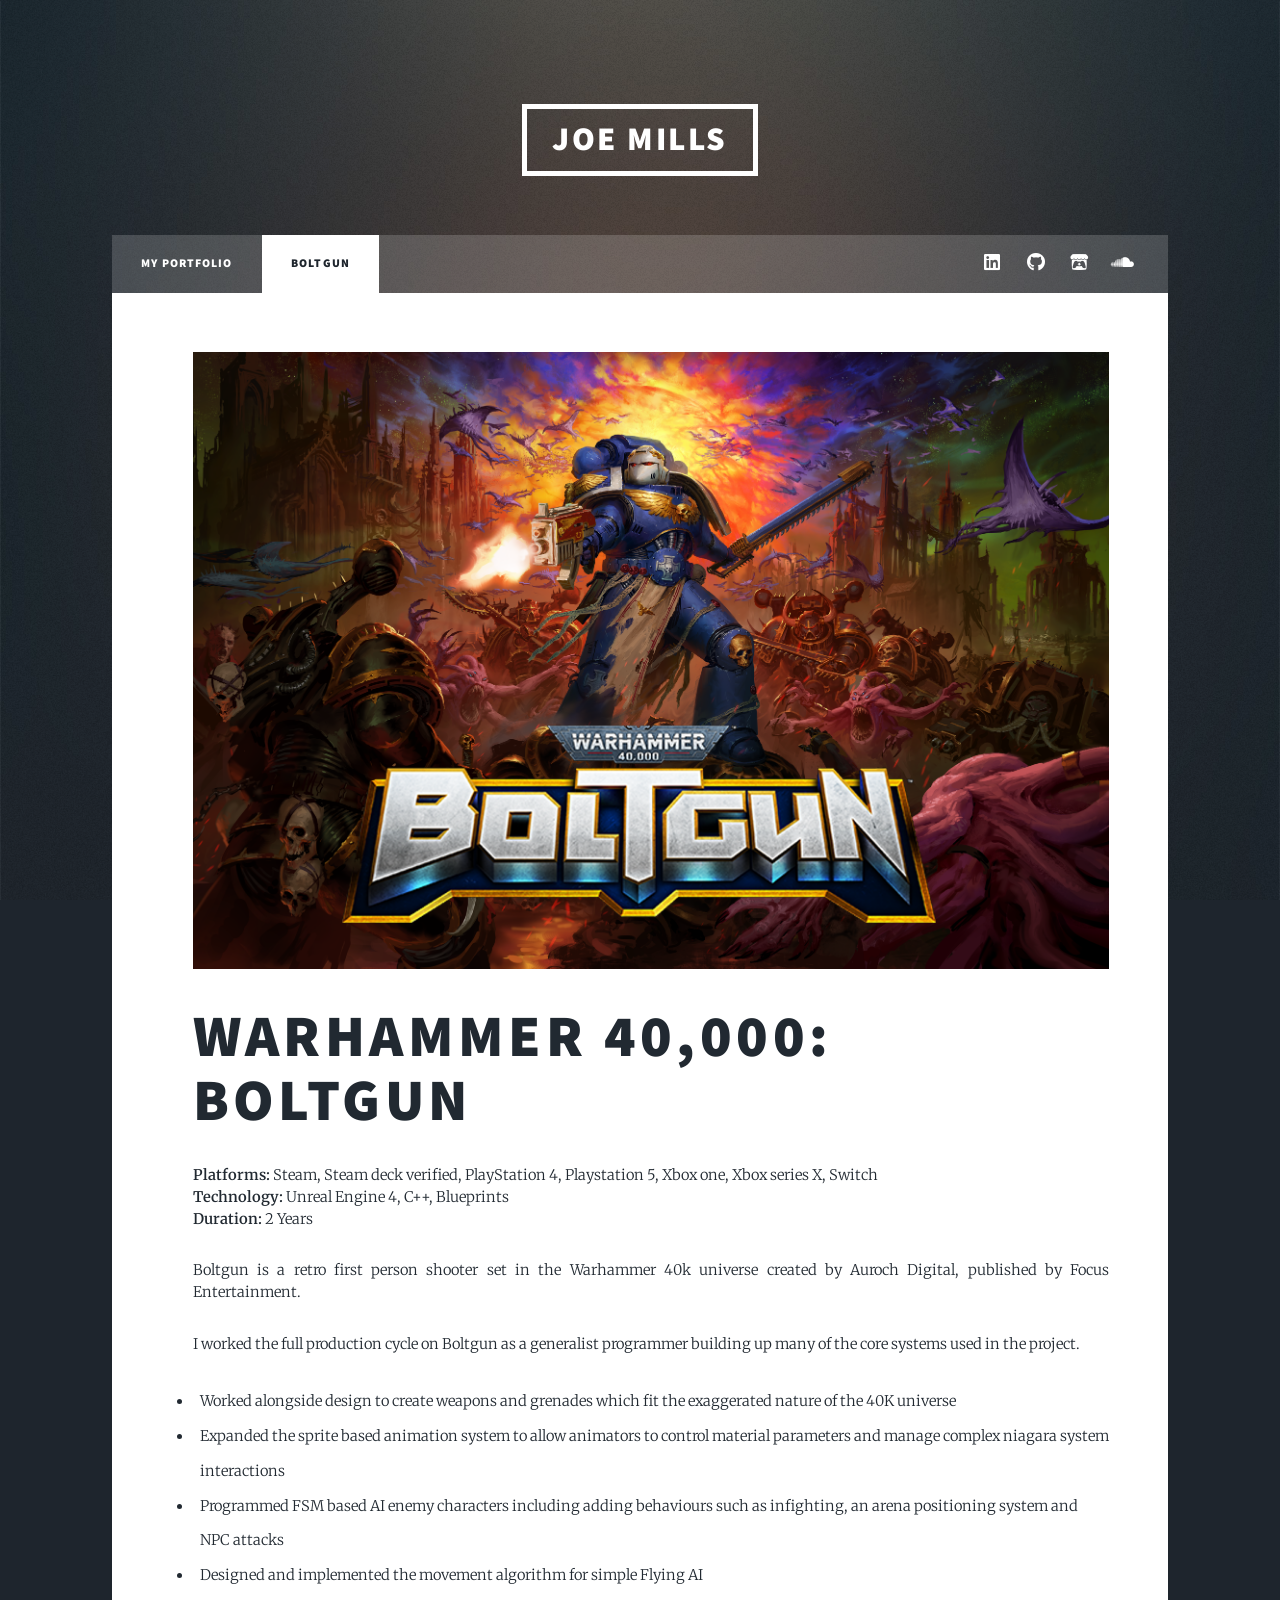
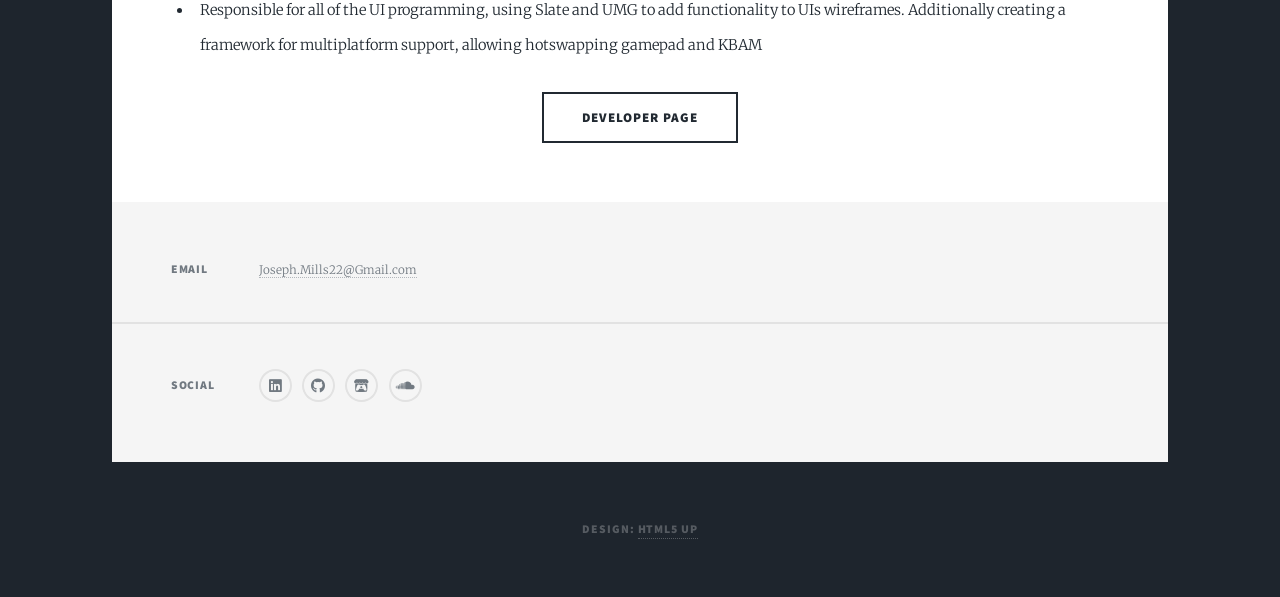
==== commit 30e8a25d: "Adding technologies to pages. Updating work descriptions" ====
--- a/Boltgun.html
+++ b/Boltgun.html
@@ -45,19 +45,24 @@
 							<a class="image fit"><img src="images/Boltgun.png" alt="" /></a>
 
 							<h1>Warhammer 40,000: Boltgun</h1>
-
+							<p> 
+								<b>Platforms:</b> Steam, Steam deck verified, PlayStation 4, Playstation 5, Xbox one, Xbox series X, Switch<br>
+								<b>Technology:</b> Unreal Engine 4, C++, Blueprints<br>
+								<b>Duration:</b> 2 Years<br>
+							</p>
 							<p>
 								Boltgun is a retro first person shooter set in the Warhammer 40k universe created by Auroch Digital, published by Focus Entertainment.
 							</p>
 							<p>
-								I worked on Boltgun from production through to full release and post release support. I worked as a generalist programmer helping build up many of the core systems used in boltgun.
+								I worked the full production cycle on Boltgun as a generalist programmer building up many of the core systems used in the project.
 							</p>
 
 							<ul>
-								<li>Working alongside design to creating adjust weapons which fit the exaggerated nature of the 40K universe</li>
-								<li>Programming FSM based AI enemy characters including the infighting system, arena system and NPC abilities</li>
-								<li>Created the control algorithm for Flying AI</li>
-								<li>Responsible for all of the UI programming including integrating gamepad support into our title</li>
+								<li>Worked alongside design to create weapons and grenades which fit the exaggerated nature of the 40K universe</li>
+								<li>Expanded the sprite based animation system to allow animators to control material parameters and manage complex niagara system interactions</li>
+								<li>Programmed FSM based AI enemy characters including adding behaviours such as infighting, an arena positioning system and NPC attacks</li>
+								<li>Designed and implemented the movement algorithm for simple Flying AI</li>
+								<li>Responsible for all of the UI programming, using Slate and UMG to add functionality to UIs wireframes. Additionally creating a framework for multiplatform support, allowing hotswapping gamepad and KBAM</li>
 							</ul>
 
 							<ul class="actions special">
@@ -72,7 +77,7 @@
 						<section class="split contact">
 							<section>
 								<h3>Email</h3>
-								<p><a href="#">Jm16577@alumni.bristol.ac.uk</a></p>
+								<p><a href="#">Joseph.Mills22@Gmail.com</a></p>
 							</section>
 							<section>
 								<h3>Social</h3>
--- a/assets/css/main.css
+++ b/assets/css/main.css
@@ -116,7 +116,7 @@
 /* Type */
 
 	html {
-		font-size: 16pt;
+		font-size: 12pt;
 	}
 
 		@media screen and (max-width: 1680px) {
@@ -178,6 +178,8 @@
 	p {
 		text-align: justify;
 		margin: 0 0 2rem 0;
+		line-height: 1.5;
+
 	}
 
 	h1, h2, h3, h4, h5, h6 {
